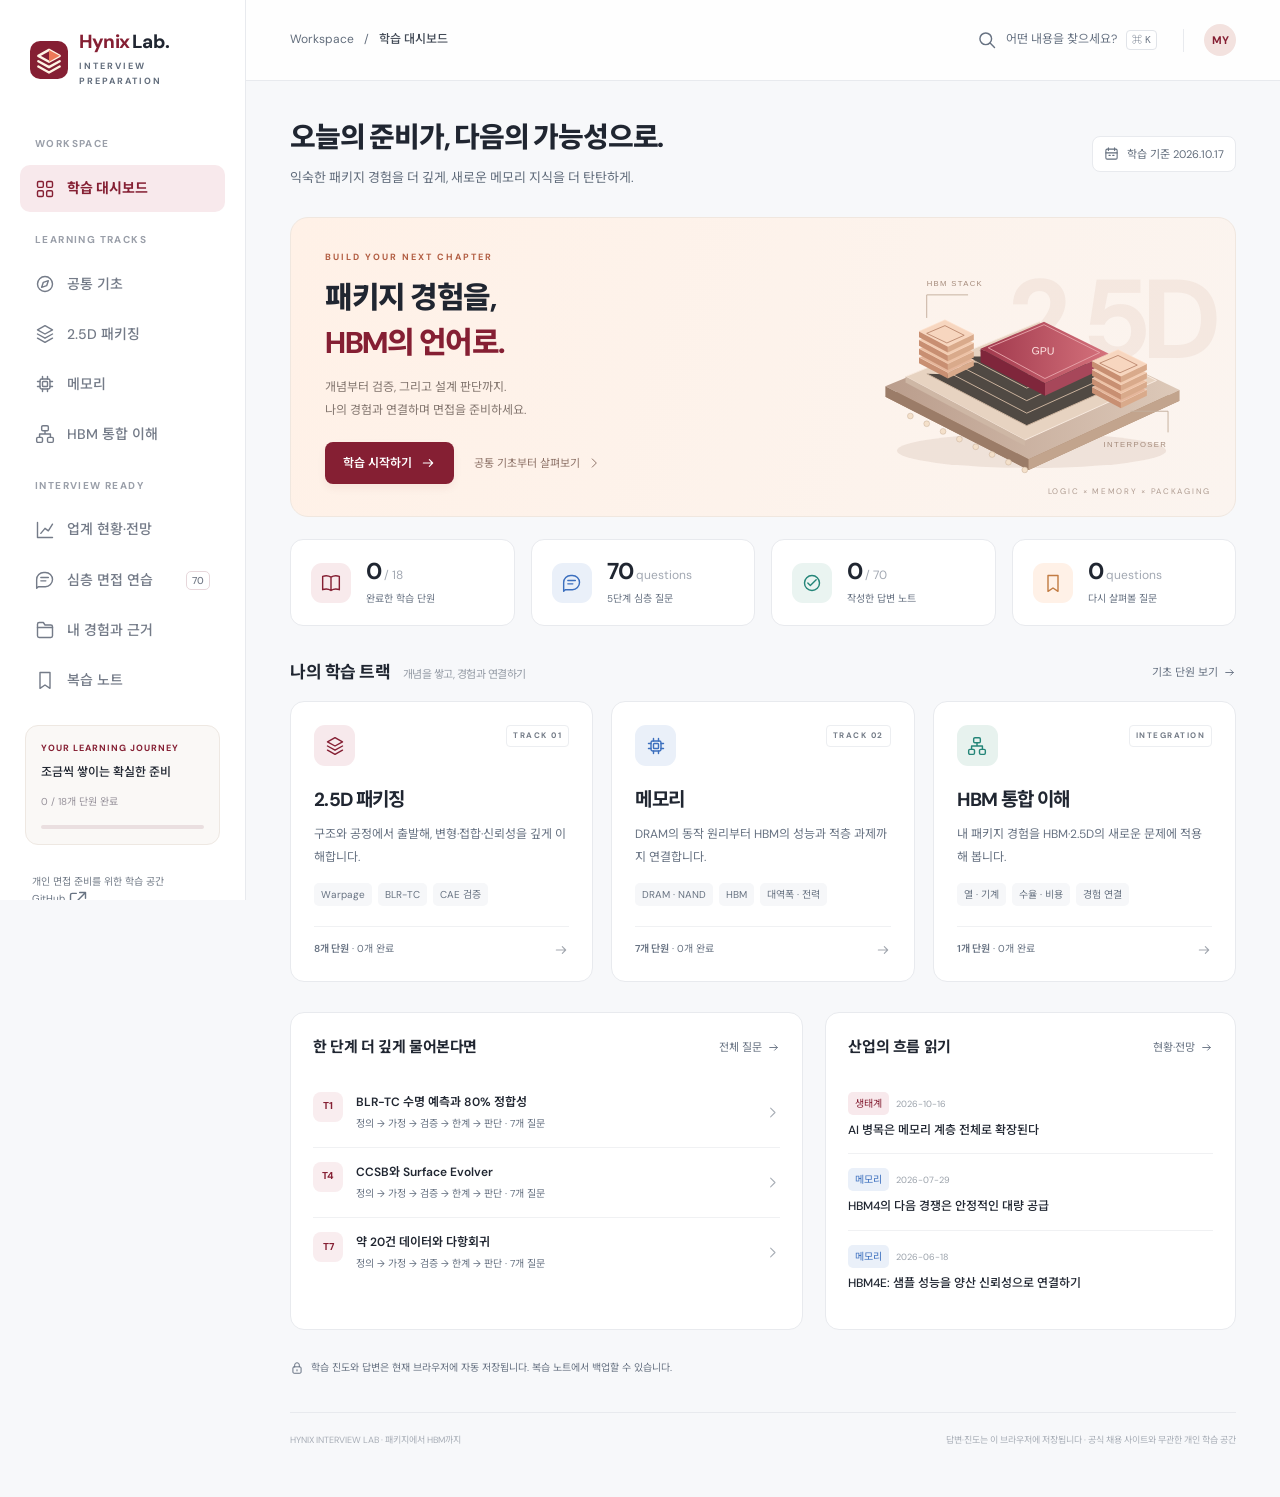
==== hynix-interview/index.html @ b71add93 "Add Hynix interview learning lab with lessons and deep practice" ====
<!doctype html>
<html lang="ko">
<head>
  <meta charset="utf-8">
  <meta name="viewport" content="width=device-width, initial-scale=1">
  <meta name="theme-color" content="#851f33">
  <meta name="description" content="2.5D 패키징과 메모리의 기초부터 HBM, 패키지 CAE 심층 면접까지. 개념 학습, 70개 꼬리질문, 개인 답변 노트를 한 공간에서 준비하세요.">
  <title>Hynix Interview Lab · 패키지에서 HBM까지</title>
  <link rel="icon" type="image/svg+xml" href="./assets/favicon.svg">
  <link rel="stylesheet" href="./assets/style.css">
  <script defer src="./content/packaging.js"></script>
  <script defer src="./content/memory.js"></script>
  <script defer src="./content/questions.js"></script>
  <script defer src="./content/industry.js"></script>
  <script defer src="./assets/app.js"></script>
</head>
<body>
  <a class="skip-link" href="#main">본문으로 바로가기</a>
  <div id="app"><div class="initial-loading">학습 공간을 준비하고 있습니다.</div></div>
  <dialog id="search-dialog" aria-labelledby="search-title">
    <div class="search-heading"><strong id="search-title">학습 내용 검색</strong><button class="icon-button" id="close-search" aria-label="검색 닫기">✕</button></div>
    <label class="search-input-wrap"><span aria-hidden="true">⌕</span><input id="search-input" type="search" aria-label="개념, 단원, 면접 질문 검색" placeholder="개념, 단원, 면접 질문 검색" autocomplete="off"></label>
    <div id="search-results" class="search-results"></div>
    <p class="search-hint">Esc 닫기 · 검색 결과를 선택하면 해당 페이지로 이동합니다.</p>
  </dialog>
  <div id="toast" class="toast" role="status" aria-live="polite"></div>
  <input hidden id="import-file" type="file" accept="application/json,.json">
</body>
</html>
---- hynix-interview/assets/style.css ----
@import url('https://fonts.googleapis.com/css2?family=DM+Sans:wght@400;500;600;700&family=Noto+Sans+KR:wght@400;500;600;700;800&display=swap');
:root{--bg:#f7f8fa;--paper:#fff;--ink:#202631;--muted:#747b87;--line:#e8eaee;--wine:#851f33;--wine-dark:#541725;--accent:#ed7653;--pale:#fff1e8;--green:#248578;--blue:#3c6fbe;--radius:18px;--shadow:0 10px 35px rgba(28,39,57,.035);font-family:'DM Sans','Noto Sans KR',sans-serif;color:var(--ink);font-size:14px;line-height:1.65;font-synthesis:none}
*{box-sizing:border-box}body{margin:0;background:var(--bg)}button,input,textarea,select{font:inherit}button,a,input,textarea,select{-webkit-tap-highlight-color:transparent}button{cursor:pointer}a{color:inherit;text-decoration:none}button{color:inherit}button:disabled{cursor:default;opacity:.45}button:focus-visible,a:focus-visible,input:focus-visible,textarea:focus-visible,select:focus-visible,summary:focus-visible{outline:3px solid #e89e73;outline-offset:4px}button svg,a svg{flex:none}svg{max-width:100%}h1,h2,h3,h4,p{margin:0}button{background:none;border:0}ul,ol{padding-left:22px}p+p{margin-top:12px}.icon{width:20px;height:20px;stroke-width:1.7;fill:none;stroke:currentColor;stroke-linecap:round;stroke-linejoin:round;vertical-align:middle}.skip-link{position:fixed;top:-100px;left:20px;background:var(--wine);color:white;z-index:100;padding:12px 20px}.skip-link:focus{top:10px}.initial-loading{padding:60px;color:var(--muted)}
.sidebar{position:fixed;inset:0 auto 0 0;width:246px;background:var(--paper);border-right:1px solid var(--line);display:flex;flex-direction:column;padding:31px 20px 22px;z-index:30}.brand{display:flex;align-items:center;gap:11px;padding:0 10px 31px}.brand img{width:38px;height:38px}.brand-name{font-size:19px;font-weight:800;letter-spacing:-.8px;line-height:1.2}.brand-name span{color:var(--wine)}.brand-sub{font-size:9px;color:var(--muted);letter-spacing:2px;margin-top:5px;font-weight:700}.nav-label{font-size:10px;font-weight:700;letter-spacing:1.4px;color:#9a9fa9;padding:17px 15px 9px}.nav-link{display:flex;align-items:center;gap:12px;padding:12px 15px;border-radius:10px;margin:3px 0;color:#747b88;font-weight:500;transition:background .15s,color .15s}.nav-link:hover{background:#f7f5f5;color:var(--wine)}.nav-link.active{background:#f8e9ec;color:var(--wine);font-weight:700}.nav-link .nav-count{font-size:10px;margin-left:auto;border:1px solid #e7d7db;border-radius:5px;padding:0 5px;line-height:1.7}.sidebar-bottom{margin-top:auto}.sidebar-note{background:#faf8f6;border:1px solid #eee8e2;border-radius:13px;padding:15px;margin:18px 5px}.sidebar-note .eyebrow{font-size:9px;letter-spacing:1px;color:var(--wine)}.sidebar-note p{font-size:12px;font-weight:500;margin:7px 0}.mini-progress{height:4px;border-radius:4px;background:#eadfe0;overflow:hidden;margin-top:12px}.mini-progress span{display:block;height:100%;background:var(--wine);transition:width .3s}.sidebar-footer{font-size:10px;color:#999fa8;padding:10px 12px 0;line-height:1.7}.sidebar-footer a{color:#777f8d}.main-shell{margin-left:246px}.topbar{height:81px;display:flex;align-items:center;justify-content:space-between;padding:0 44px;background:rgba(255,255,255,.85);border-bottom:1px solid var(--line);gap:18px}.breadcrumb{font-size:12px;color:var(--muted);display:flex;gap:10px;align-items:center}.breadcrumb strong{font-weight:500;color:#424a56}.top-actions{display:flex;gap:20px;align-items:center}.search-trigger{display:flex;align-items:center;gap:9px;font-size:12px;color:#9298a1}.search-trigger kbd{font-family:inherit;border:1px solid #e1e4e9;font-size:10px;line-height:1.6;border-radius:4px;padding:1px 5px;background:#fff}.avatar{width:32px;height:32px;border-radius:50%;background:#f3e2df;color:var(--wine);display:grid;place-items:center;font-size:11px;font-weight:700}.top-divider{width:1px;height:23px;background:var(--line)}.menu-button{display:none}.icon-button{width:34px;height:34px;display:inline-grid;place-items:center;border-radius:7px}.icon-button:hover{background:#f1f2f4}.content{max-width:1390px;margin:auto;padding:36px 44px 50px}.page-heading{display:flex;align-items:center;justify-content:space-between;gap:16px;margin-bottom:26px}.eyebrow{font-size:10px;font-weight:700;letter-spacing:1.8px;text-transform:uppercase;color:var(--wine)}h1{font-size:28px;letter-spacing:-1.2px;font-weight:800;line-height:1.5}.page-description{font-size:13px;color:var(--muted);margin-top:7px}.date-chip{display:flex;align-items:center;gap:8px;font-size:11px;color:var(--muted);white-space:nowrap;background:#fff;border:1px solid var(--line);border-radius:8px;padding:8px 11px}.date-chip .icon{width:15px;height:15px}.btn{display:inline-flex;align-items:center;justify-content:center;gap:8px;padding:11px 17px;border-radius:8px;font-size:12px;font-weight:600;line-height:1.5;border:1px solid transparent;transition:transform .15s,background .15s;white-space:nowrap}.btn:hover{transform:translateY(-1px)}.btn .icon{width:16px;height:16px}.btn-primary{background:var(--wine);color:#fff;box-shadow:0 4px 8px #851f3310}.btn-primary:hover{background:#6c192b}.btn-secondary{background:white;border-color:var(--line);color:#545c67}.btn-plain{color:var(--wine);padding:8px 0}.btn-small{padding:7px 11px;font-size:11px}.hero{display:grid;grid-template-columns:1.25fr 1fr;background:linear-gradient(105deg,#fff1e7,#fbf4ef);border:1px solid #f0e7df;border-radius:var(--radius);min-height:272px;overflow:hidden;position:relative;margin-bottom:22px}.hero-copy{padding:32px 34px;position:relative;z-index:2}.hero .eyebrow{color:#b25e43;font-size:9px;letter-spacing:2px}.hero h2{font-size:30px;line-height:1.52;font-weight:800;letter-spacing:-1.5px;margin:10px 0 10px}.hero h2 em{font-style:normal;color:var(--wine)}.hero p{max-width:370px;font-size:12px;color:#83766f;line-height:1.9}.hero-actions{display:flex;align-items:center;gap:20px;margin-top:21px}.hero-link{font-size:11px;color:#8e7368;display:flex;align-items:center;gap:7px}.hero-link .icon{width:14px;height:14px}.hero-art{display:grid;place-items:center;position:relative;padding:10px 12px}.hero-art>svg{position:relative;z-index:1;width:100%;max-height:250px}.hero-art:before{content:'2.5D';font-size:112px;font-weight:700;letter-spacing:-5px;position:absolute;color:#eddcd180;right:20px;top:10px}.hero-art .art-caption{position:absolute;bottom:18px;right:24px;font-size:8px;letter-spacing:1.7px;color:#af9c91}.stat-grid{display:grid;grid-template-columns:repeat(4,1fr);gap:16px;margin-bottom:32px}.stat-card{border:1px solid var(--line);border-radius:13px;background:white;padding:18px 20px;display:flex;align-items:center;gap:15px}.stat-icon{width:40px;height:40px;border-radius:11px;display:grid;place-items:center;background:#f8eaec;color:var(--wine);flex:none}.stat-icon.blue{background:#eaf0f9;color:var(--blue)}.stat-icon.green{background:#eaf4f1;color:var(--green)}.stat-icon.orange{background:#fff1e7;color:#c27c43}.stat-icon .icon{width:20px;height:20px}.stat-value{font-size:23px;font-weight:700;letter-spacing:-.7px;line-height:1.2}.stat-value small{font-size:12px;font-weight:400;color:#a2a8b2;letter-spacing:0}.stat-label{font-size:10px;color:var(--muted);margin-top:5px}.section-heading{display:flex;align-items:center;justify-content:space-between;gap:12px;margin:0 0 15px}.section-heading h2{font-size:17px;font-weight:700;letter-spacing:-.5px}.section-heading .subtitle{font-size:11px;color:#969da7;margin-left:9px;font-weight:400}.text-link{display:inline-flex;align-items:center;gap:5px;color:#89909a;font-size:11px}.text-link .icon{width:13px;height:13px}.track-grid{display:grid;grid-template-columns:repeat(3,1fr);gap:18px}.track-card{background:white;border:1px solid var(--line);border-radius:14px;padding:23px;position:relative;transition:border-color .2s,transform .2s,box-shadow .2s;display:flex;flex-direction:column}.track-card:hover{border-color:#cdb2b8;transform:translateY(-3px);box-shadow:var(--shadow)}.track-top{display:flex;justify-content:space-between;align-items:start}.track-icon{width:41px;height:41px;border-radius:11px;display:grid;place-items:center;background:#f7e9ec;color:var(--wine)}.track-icon.blue{background:#eaf0f9;color:var(--blue)}.track-icon.green{background:#e7f2ee;color:var(--green)}.track-tag{font-size:8px;font-weight:700;letter-spacing:1.5px;color:#a7a9af;border:1px solid #eceef1;padding:3px 6px;border-radius:4px}.track-card h3{font-size:19px;font-weight:700;letter-spacing:-.7px;margin:18px 0 7px}.track-card>p{font-size:11px;color:var(--muted);line-height:1.9;min-height:42px}.track-tags{display:flex;gap:6px;flex-wrap:wrap;margin-top:15px}.tag{display:inline-flex;padding:3px 7px;border-radius:5px;background:#f6f7f9;color:#8c929c;font-size:9px;line-height:1.7}.tag.wine{background:#f8e9ec;color:var(--wine)}.tag.green{background:#e7f2ee;color:var(--green)}.tag.blue{background:#eaf0f9;color:var(--blue)}.track-footer{display:flex;justify-content:space-between;align-items:center;font-size:10px;color:#959ba4;border-top:1px solid #f0f1f3;margin-top:20px;padding-top:14px}.track-footer strong{font-weight:600;color:#59616d}.track-footer .icon{width:16px;height:16px;color:#a3a8b0}.lower-grid{display:grid;grid-template-columns:1.25fr 1fr;gap:22px;margin-top:30px}.panel{background:white;border:1px solid var(--line);border-radius:14px;padding:22px}.panel-heading{display:flex;justify-content:space-between;align-items:center;margin-bottom:18px}.panel-heading h2{font-size:15px;letter-spacing:-.4px}.question-preview{display:flex;gap:13px;padding:14px 0;border-top:1px solid #f0f1f3}.question-preview:first-of-type{border-top:0}.question-no{width:30px;height:30px;border-radius:8px;background:#f9edef;color:var(--wine);font-size:10px;font-weight:700;display:grid;place-items:center;flex:none}.question-preview h3{font-size:12px;font-weight:600;line-height:1.8}.question-preview p{font-size:10px;color:#969da7;margin-top:3px}.question-preview>.icon{width:15px;height:15px;margin:auto 0 auto auto;color:#a8aeb6;flex:none}.industry-mini{display:block;padding:13px 0;border-top:1px solid #f0f1f3}.industry-mini:first-of-type{border-top:0}.industry-mini h3{font-size:12px;font-weight:500;margin-top:6px}.industry-mini time{color:#9aa1aa;font-size:9px;margin-left:7px}.bottom-note{font-size:10px;color:#9ca2ab;margin-top:30px;display:flex;align-items:center;gap:7px}.bottom-note .icon{width:14px;height:14px}.back-link{display:inline-flex;align-items:center;gap:7px;font-size:11px;color:var(--muted);margin-bottom:17px}.back-link .icon{width:14px;height:14px}.track-banner{border-radius:14px;background:#f2e9ec;border:1px solid #eadde1;padding:22px 26px;display:flex;align-items:center;gap:18px;margin-bottom:24px}.track-banner.blue{background:#edf2f9;border-color:#e0e7f2}.track-banner.green{background:#ecf4f0;border-color:#dceae3}.track-banner h2{font-size:18px;letter-spacing:-.7px}.track-banner p{font-size:12px;color:var(--muted);margin-top:5px}.track-banner .track-icon{background:#fff9}.track-banner .banner-progress{margin-left:auto;min-width:100px;font-size:12px;color:var(--muted);text-align:right}.lesson-list{display:flex;flex-direction:column;gap:12px}.lesson-row{display:flex;align-items:center;gap:20px;background:#fff;border:1px solid var(--line);border-radius:12px;padding:20px 24px;transition:border-color .2s}.lesson-row:hover{border-color:#c3a4ac}.lesson-order{font-size:18px;color:#c3c7cd;font-weight:600;min-width:30px}.lesson-row h3{font-size:15px;letter-spacing:-.4px}.lesson-row p{font-size:11px;color:var(--muted);margin-top:4px}.lesson-row-meta{margin-left:auto;display:flex;align-items:center;gap:16px;white-space:nowrap;color:#a1a8b1;font-size:10px}.completed-icon{color:var(--green)}.lesson-layout{display:grid;grid-template-columns:minmax(0,1fr) 250px;gap:26px;align-items:start}.lesson-header{padding:27px 30px;background:white;border:1px solid var(--line);border-radius:15px;margin-bottom:20px}.lesson-header h1{font-size:27px;margin-top:8px}.lesson-header>p{font-size:13px;color:var(--muted);margin-top:10px;line-height:1.9}.lesson-meta{display:flex;gap:12px;align-items:center;margin-top:17px;font-size:11px;color:#929aa5}.lesson-meta .icon{width:14px;height:14px}.lesson-visual{background:linear-gradient(120deg,#faf3ee,#f8f9fb);border-radius:12px;padding:18px;margin:22px 0}.lesson-visual svg{display:block;width:100%;max-height:260px}.visual-caption{text-align:center;font-size:10px;color:#9a918b;margin-top:10px}.article-section{background:#fff;border:1px solid var(--line);border-radius:13px;padding:26px 29px;margin-bottom:16px;scroll-margin-top:20px}.article-section h2{font-size:18px;letter-spacing:-.5px;margin-bottom:13px}.article-section p,.article-section li{font-size:13px;line-height:2;color:#606976}.article-section ul{margin:13px 0 0}.article-section li+li{margin-top:7px}.formula{background:#f7f8fa;border-left:3px solid var(--wine);padding:17px 20px;margin-top:20px;border-radius:0 8px 8px 0}.formula code{font-family:'DM Sans','Noto Sans KR',sans-serif;font-size:15px;color:var(--wine);font-weight:600;white-space:pre-wrap;overflow-wrap:anywhere}.formula p{font-size:11px;margin-top:8px;line-height:1.8}.side-panel{background:#fff;border:1px solid var(--line);border-radius:13px;padding:20px;margin-bottom:15px}.lesson-aside{position:sticky;top:20px}.side-panel h3{font-size:12px;margin-bottom:12px}.side-panel ul{padding-left:16px;font-size:11px;color:var(--muted);line-height:1.9}.side-panel li+li{margin-top:7px}.outline-link{display:block;font-size:11px;padding:7px 0;color:#7f8792;border-bottom:1px solid #f4f5f7}.outline-link:last-child{border-bottom:0}.side-panel .btn{width:100%;margin-top:10px}.source-link{display:flex;gap:6px;align-items:start;font-size:10px;color:var(--blue);margin:9px 0;overflow-wrap:anywhere}.source-link .icon{width:12px;height:12px;margin-top:3px;flex:none}.quiz-options{display:grid;gap:9px;margin-top:17px}.quiz-option{display:flex;gap:10px;text-align:left;padding:13px 15px;border:1px solid var(--line);border-radius:8px;font-size:12px;line-height:1.8}.quiz-option:hover{border-color:#b39ba1}.quiz-option.selected{border-color:var(--wine);background:#fcf0f2}.quiz-option.correct{border-color:#79b4a5;background:#eef8f3}.quiz-option.wrong{border-color:#d09b9b;background:#fff1f1}.quiz-option .option-letter{color:#a2a8b0;font-size:10px;margin-top:1px;flex:none}.quiz-result{padding:15px;border-radius:8px;background:#f0f7f3;margin-top:14px;font-size:12px;line-height:1.9;color:#507265}.quiz-result.incorrect{background:#fff5ed;color:#936a45}.completion-row{display:flex;justify-content:space-between;gap:10px;margin-top:22px;flex-wrap:wrap}.filter-bar{display:flex;align-items:center;gap:7px;margin:20px 0;flex-wrap:wrap}.filter-chip{font-size:11px;border:1px solid var(--line);background:#fff;padding:7px 13px;border-radius:7px;color:#838a94}.filter-chip.active{background:var(--wine);color:#fff;border-color:var(--wine)}.filter-bar .filter-count{margin-left:auto;font-size:11px;color:#9ba2ad}.tree-grid{display:grid;grid-template-columns:repeat(2,1fr);gap:15px}.tree-card{background:#fff;border:1px solid var(--line);border-radius:12px;padding:22px;display:block;transition:border-color .2s}.tree-card:hover{border-color:#c3a2ac}.tree-card-top{display:flex;align-items:center;justify-content:space-between;margin-bottom:13px}.tree-card h3{font-size:15px;letter-spacing:-.4px;margin-bottom:8px}.tree-card p{font-size:12px;line-height:1.9;color:var(--muted)}.tree-card-foot{display:flex;justify-content:space-between;align-items:center;color:#929aa4;font-size:10px;margin-top:18px}.practice-layout{display:grid;grid-template-columns:minmax(0,1fr) 245px;gap:23px;align-items:start}.stepper{display:flex;gap:7px;margin:23px 0}.step-button{flex:1;border-bottom:3px solid #e8e9ed;padding:7px 0 10px;text-align:left;color:#a2a8b1;font-size:9px;line-height:1.6}.step-button strong{display:block;font-size:13px;color:#a2a8b1}.step-button.active{border-color:var(--wine);color:var(--wine)}.step-button.active strong{color:var(--wine)}.step-button.done{border-color:#8db5a5}.practice-question{padding:27px 29px}.practice-level{font-size:10px;letter-spacing:1px;color:var(--wine);font-weight:600}.practice-question h2{font-size:20px;line-height:1.8;letter-spacing:-.6px;margin-top:13px}.practice-question>.opening{font-size:11px;color:#969da8;margin-top:17px;padding-top:15px;border-top:1px solid var(--line)}.criteria{border-top:1px solid var(--line);margin-top:20px;padding-top:15px}.criteria summary{cursor:pointer;font-size:12px;color:var(--wine);font-weight:500}.criteria ul{font-size:12px;color:#777f8b;line-height:1.9}.notes-label{display:flex;align-items:center;justify-content:space-between;font-size:12px;font-weight:600;margin:21px 0 9px}.autosave{font-size:9px;color:#9ba2ad;font-weight:400}.note-input{width:100%;min-height:160px;resize:vertical;border:1px solid #e4e7ec;background:#fff;border-radius:9px;padding:16px;font-size:12px;line-height:1.9;color:#555f6d}.note-input::placeholder{color:#afb4bc}.practice-controls{display:flex;align-items:center;justify-content:space-between;gap:10px;margin-top:14px}.practice-controls .btn{font-size:11px}.practice-side .panel{margin-bottom:15px;padding:19px}.timer-value{font-size:40px;font-weight:500;letter-spacing:-2px;text-align:center;font-variant-numeric:tabular-nums;color:var(--wine);margin:10px 0}.timer-modes{display:flex;gap:6px;justify-content:center}.timer-mode{font-size:10px;border:1px solid var(--line);padding:4px 10px;border-radius:5px;color:#8c929b}.timer-mode.active{border-color:#d9b8c0;background:#fcf1f3;color:var(--wine)}.timer-controls{display:flex;justify-content:center;gap:8px;margin-top:14px}.score-grid{display:grid;gap:10px}.score-row{display:flex;align-items:center;justify-content:space-between;gap:8px;font-size:10px;color:#818995}.score-buttons{display:flex;gap:4px}.score-button{border:1px solid var(--line);border-radius:4px;min-width:24px;height:25px;font-size:10px}.score-button.active{background:#f7e9ed;border-color:#cba0ac;color:var(--wine)}.score-total{border-top:1px solid var(--line);padding-top:12px;margin-top:13px;display:flex;justify-content:space-between;font-size:11px;color:#8e96a1}.score-total strong{color:var(--wine)}.flag-label{font-size:10px;color:#929aa5;margin-bottom:9px}.flags{display:flex;gap:6px;flex-wrap:wrap}.flag-button{border:1px solid var(--line);font-size:9px;border-radius:5px;padding:5px 7px;color:#929aa5}.flag-button.active{background:#fff0df;border-color:#e8c59d;color:#a36f35}.evidence-intro{display:flex;align-items:center;justify-content:space-between;gap:20px;background:#fff2e9;border:1px solid #f0e1d6;border-radius:13px;padding:21px 25px;margin-bottom:22px}.evidence-intro p{font-size:12px;color:#916f59;line-height:1.9}.evidence-grid{display:grid;grid-template-columns:repeat(2,1fr);gap:17px}.evidence-card{background:#fff;border:1px solid var(--line);border-radius:13px;padding:24px}.evidence-card h2{font-size:16px;letter-spacing:-.5px;margin:8px 0}.evidence-claim{font-size:12px;color:#858d98;line-height:1.9;margin-bottom:17px}.field-label{display:block;font-size:11px;font-weight:500;margin:14px 0 6px;color:#68727f}.evidence-input{display:block;width:100%;min-height:75px;border:1px solid #e3e6ec;border-radius:7px;padding:11px 12px;font-size:11px;line-height:1.9;resize:vertical}.evidence-input::placeholder{color:#b0b6bf}.evidence-source{font-size:9px;color:#a0a7b1;margin-top:17px}.industry-grid{display:grid;grid-template-columns:repeat(2,1fr);gap:20px}.industry-card{background:#fff;border:1px solid var(--line);border-radius:14px;overflow:hidden}.industry-card-head{padding:23px 25px 18px;border-bottom:1px solid #f0f1f4}.industry-card h2{font-size:17px;line-height:1.7;letter-spacing:-.5px;margin:11px 0}.industry-card-head p{font-size:12px;color:#7f8895;line-height:1.9}.industry-card-body{padding:20px 25px}.industry-card h3{font-size:11px;margin-bottom:8px;color:#707986}.industry-card ul{font-size:11px;color:#818995;line-height:1.9;margin:0 0 17px;padding-left:17px}.industry-card li+li{margin-top:6px}.industry-question{padding:12px 14px;border-radius:7px;background:#faf3f4;font-size:11px;line-height:1.9;color:#965263;margin-top:15px}.uncertainty{font-size:10px;color:#9a8a75;line-height:1.9;padding:12px 14px;background:#fcf8f1;border-radius:7px;margin:10px 0 15px}.scenario-details{margin:17px 0;font-size:11px;color:#818995;line-height:1.9}.scenario-details summary{cursor:pointer;font-weight:500;color:#5e6876}.scenario-details dl{margin:10px 0}.scenario-details dt{font-weight:600;color:#797f89;margin-top:8px}.scenario-details dd{margin:2px 0}.industry-date{font-size:9px;color:#a0a7b0}.review-empty{padding:65px 30px;text-align:center;background:#fff;border:1px dashed #dfe3e9;border-radius:14px}.review-empty .icon{width:35px;height:35px;color:#b4bbc6;margin-bottom:15px}.review-empty h2{font-size:18px;margin-bottom:9px}.review-empty p{font-size:12px;color:var(--muted);margin-bottom:20px}.review-item{background:#fff;border:1px solid var(--line);border-radius:12px;padding:20px 23px;margin-bottom:12px}.review-item h3{font-size:13px;line-height:1.9}.review-item .flags{margin-top:11px}.data-tools{display:flex;gap:9px;align-items:center;flex-wrap:wrap;margin-top:25px}.data-tools p{width:100%;font-size:10px;color:#a0a7b1}.notification{padding:15px 20px;border:1px solid #e6e1d8;background:#fffcf4;border-radius:9px;font-size:11px;color:#9b8868;margin-bottom:20px}.page-footer{margin-top:35px;padding-top:20px;border-top:1px solid var(--line);font-size:9px;color:#a7adb6;display:flex;justify-content:space-between;gap:15px}.empty-search{font-size:12px;color:#939ba6;padding:25px;text-align:center}dialog{border:1px solid var(--line);border-radius:15px;width:min(600px,calc(100% - 30px));padding:22px;box-shadow:0 20px 100px #1f243340;color:var(--ink)}dialog::backdrop{background:#20263266;backdrop-filter:blur(3px)}.search-heading{display:flex;justify-content:space-between;align-items:center;margin-bottom:13px;font-size:14px}.search-input-wrap{display:flex;align-items:center;gap:12px;border:1px solid #dbe0e7;border-radius:8px;padding:10px 14px}.search-input-wrap>span{font-size:24px;color:#9da5af}.search-input-wrap input{border:0;outline:0;width:100%;font-size:13px;background:transparent}.search-results{max-height:380px;overflow-y:auto;margin-top:13px}.search-result{display:block;border-bottom:1px solid #f1f2f5;padding:13px 10px;border-radius:5px}.search-result:hover{background:#f8f1f3}.search-result strong{font-size:12px;font-weight:500}.search-result p{font-size:10px;color:#979eaa;margin-top:4px}.search-hint{font-size:9px;color:#a0a8b1;margin-top:15px}.toast{position:fixed;bottom:25px;left:calc(50% + 123px);transform:translate(-50%,15px);opacity:0;pointer-events:none;background:#3b2630;color:#fff;padding:11px 20px;font-size:12px;border-radius:9px;z-index:100;box-shadow:0 8px 25px #3b263025;transition:.2s;max-width:90vw;white-space:normal}.toast.visible{opacity:1;transform:translate(-50%,0)}.mobile-overlay{display:none}.storage-warning{position:fixed;bottom:0;left:246px;right:0;background:#fff0d6;color:#86623b;font-size:11px;padding:8px 20px;z-index:50}.print-only{display:none}
@media(min-width:1500px){.content{padding-top:42px}.hero{min-height:300px}.hero h2{font-size:35px}.hero-copy{padding:37px}.hero p{font-size:13px}.hero-art>svg{max-height:280px}}
@media(max-width:1200px){.sidebar{width:218px;padding-left:15px;padding-right:15px}.main-shell{margin-left:218px}.topbar{padding:0 28px}.content{padding:29px 28px 40px}.hero-copy{padding:27px}.hero h2{font-size:28px}.stat-card{padding:16px 15px;gap:10px}.stat-grid{gap:11px}.track-card{padding:19px}.lesson-layout{grid-template-columns:minmax(0,1fr) 215px;gap:19px}.practice-layout{grid-template-columns:minmax(0,1fr) 225px;gap:18px}.toast{left:calc(50% + 109px)}.storage-warning{left:218px}}
@media(max-width:1000px){.sidebar{width:192px;padding:24px 11px}.brand{padding:0 8px 23px;gap:8px}.brand-name{font-size:17px}.brand img{width:33px;height:33px}.brand-sub{font-size:8px}.nav-link{padding:11px;gap:9px;font-size:12px}.main-shell{margin-left:192px}.content{padding:28px 23px}.topbar{padding:0 23px}.hero{grid-template-columns:1.3fr 1fr}.hero-copy{padding:25px}.hero h2{font-size:26px}.hero p{font-size:11px}.hero-actions{gap:13px}.hero-art:before{font-size:90px}.stat-grid{grid-template-columns:repeat(2,1fr);margin-bottom:26px}.track-grid{gap:12px}.track-card{padding:17px}.track-card h3{font-size:17px}.track-card>p{font-size:10px}.track-tags{gap:4px}.lower-grid{grid-template-columns:1fr}.lesson-layout{grid-template-columns:1fr}.lesson-aside{position:static;display:grid;grid-template-columns:1fr 1fr;gap:15px}.lesson-aside .side-panel{margin-bottom:0}.practice-layout{grid-template-columns:1fr}.practice-side{display:grid;grid-template-columns:1fr 1fr;gap:15px}.practice-side .panel{margin-bottom:0}.practice-side .panel:last-child{grid-column:1/-1}.industry-card-head,.industry-card-body{padding:20px}.toast{left:calc(50% + 96px)}.storage-warning{left:192px}}
@media(max-width:760px){.sidebar{transform:translateX(-100%);transition:transform .2s;width:240px;padding:28px 18px}.sidebar.open{transform:translateX(0)}.main-shell{margin-left:0}.topbar{height:65px;padding:0 20px;gap:12px;position:sticky;top:0;z-index:20;backdrop-filter:blur(12px)}.menu-button{display:inline-grid;place-items:center;flex:none;width:28px;height:30px}.breadcrumb{margin-right:auto;font-size:10px;gap:7px}.breadcrumb .home-crumb{display:none}.top-actions{gap:12px}.search-trigger span,.search-trigger kbd,.top-divider{display:none}.avatar{width:28px;height:28px;font-size:9px}.content{padding:24px 20px 35px}.page-heading{align-items:start;margin-bottom:20px}h1{font-size:25px}.date-chip{font-size:9px;padding:7px 9px;margin-top:6px}.date-chip .icon{width:12px;height:12px}.hero{grid-template-columns:1fr 0.85fr;min-height:250px;margin-bottom:16px}.hero-copy{padding:25px 0 25px 25px}.hero h2{font-size:26px}.hero .eyebrow{font-size:8px}.hero p{font-size:10px}.hero-actions{flex-wrap:wrap;gap:10px;margin-top:17px}.hero .btn{font-size:11px;padding:10px 13px}.hero-link{font-size:9px}.hero-art{padding:0}.hero-art>svg{width:118%;max-width:none;margin-left:-10px}.hero-art:before{font-size:75px;right:8px;top:20px}.hero-art .art-caption{font-size:6px;right:13px}.track-grid{grid-template-columns:1fr}.track-card{padding:21px}.track-card h3{font-size:21px;margin-top:10px}.track-card>p{font-size:12px;min-height:0}.track-tags{margin-top:12px}.track-top{align-items:center}.track-card .track-icon{width:37px;height:37px}.track-footer{margin-top:17px;padding-top:12px}.track-tag{font-size:9px}.tag{font-size:10px}.lower-grid{margin-top:24px;gap:18px}.section-heading .subtitle{font-size:9px}.panel{padding:20px}.stat-grid{gap:10px;margin-bottom:26px}.stat-card{padding:15px;gap:11px}.stat-icon{width:34px;height:34px;border-radius:9px}.stat-icon .icon{width:17px;height:17px}.stat-value{font-size:22px}.stat-label{font-size:9px}.mobile-overlay.visible{display:block;position:fixed;inset:0;background:#1c223344;backdrop-filter:blur(2px);z-index:25}.lesson-header{padding:23px}.lesson-header h1{font-size:24px}.article-section{padding:23px}.article-section p,.article-section li{font-size:12px}.lesson-row{padding:17px;gap:13px}.lesson-row h3{font-size:13px}.lesson-row p{font-size:10px}.lesson-order{font-size:16px;min-width:23px}.lesson-row-meta{gap:8px}.lesson-row-meta .duration{display:none}.track-banner{padding:19px;gap:12px}.track-banner h2{font-size:16px}.track-banner p{font-size:10px}.banner-progress{min-width:60px!important;font-size:10px!important}.tree-grid,.industry-grid,.evidence-grid{grid-template-columns:1fr}.tree-card{padding:21px}.practice-question{padding:23px}.practice-question h2{font-size:19px}.stepper{gap:5px}.step-button{font-size:8px}.step-button strong{font-size:12px}.practice-controls{gap:7px;flex-wrap:wrap}.practice-controls .btn{font-size:10px;padding:9px 12px}.practice-side{grid-template-columns:1fr 1fr;gap:12px}.practice-side .panel{padding:16px}.score-row{font-size:9px}.score-button{min-width:22px;height:23px}.lesson-aside{gap:12px}.evidence-intro{padding:18px;align-items:start;flex-direction:column;gap:12px}.evidence-intro p{font-size:11px}.page-footer{font-size:8px}.toast{left:50%}.storage-warning{left:0}.bottom-note{font-size:9px}.filter-bar .filter-count{font-size:10px}.quiz-option{font-size:11px}}
@media(max-width:420px){.content{padding-left:16px;padding-right:16px}.hero{grid-template-columns:1fr}.hero-copy{padding:25px;max-width:95%}.hero h2{font-size:29px}.hero p{font-size:11px;max-width:250px}.hero-art{position:absolute;right:-24px;bottom:7px;width:43%;opacity:.42;pointer-events:none}.hero-art:before,.hero-art .art-caption{display:none}.hero-actions{position:relative;z-index:3}.hero-link{display:none}.date-chip{display:none}.lesson-aside,.practice-side{grid-template-columns:1fr}.practice-side .panel:last-child{grid-column:auto}.stat-card{padding:13px 11px;gap:8px}.stat-value{font-size:20px}.stat-icon{width:30px;height:30px}.page-heading .btn{font-size:10px;padding:9px}.track-banner .banner-progress{display:none}.practice-question h2{font-size:17px}.step-button{font-size:7px}.step-button strong{font-size:11px}.page-footer{flex-direction:column;gap:5px}}
@media(prefers-reduced-motion:reduce){*{animation:none!important;transition:none!important;scroll-behavior:auto!important}}
:root{--muted:#626d7c}.sidebar{overflow-y:auto}.sidebar .brand,.sidebar nav,.sidebar-bottom{flex-shrink:0}.track-card>p,.track-footer,.track-footer strong,.stat-label,.question-preview p,.text-link,.lesson-row p,.lesson-meta,.outline-link,.evidence-claim,.score-row,.flag-label,.industry-card-head p,.industry-card ul,.industry-date,.search-trigger,.search-hint,.lesson-row-meta,.bottom-note,.autosave{color:#677282}.track-card>p{font-size:12px}.tag{color:#687382;font-size:10px}.step-button,.step-button strong{color:#687382}.step-button{font-size:10px}.evidence-input,.quiz-option{font-size:12px}.evidence-input::placeholder,.note-input::placeholder{color:#767f8b}.industry-card ul,.industry-question{font-size:12px}.track-card .track-tag{color:#737b87}.sidebar-footer{color:#727b87}.sidebar-footer a{color:#687382}.filter-count,.filter-bar .filter-count{color:#737d8b}.step-button.active,.step-button.active strong{color:var(--wine)}.step-button.done{color:#456f60}.source-link{font-size:11px}.search-result p{color:#737d8a}.page-description{line-height:1.9}.practice-level{font-size:11px}.practice-question>.opening{color:#687382}.score-total{color:#737d8b}.flag-button{color:#687382}.quiz-option .option-letter{color:#6a7583}
@media(max-width:760px){.track-card>p{font-size:12px}.step-button{font-size:9px}.step-button strong{font-size:12px}.lesson-row p{font-size:11px}.industry-date{font-size:10px}.stat-label{font-size:10px}.evidence-input,.quiz-option{font-size:12px}}
@media print{.sidebar,.topbar,.btn,.data-tools,.practice-controls,.page-footer,.toast{display:none!important}.main-shell{margin:0}.content{padding:0}.article-section,.panel,.lesson-header{break-inside:avoid;box-shadow:none}.lesson-layout{display:block}.lesson-aside{display:none}body{background:#fff}.print-only{display:block}}
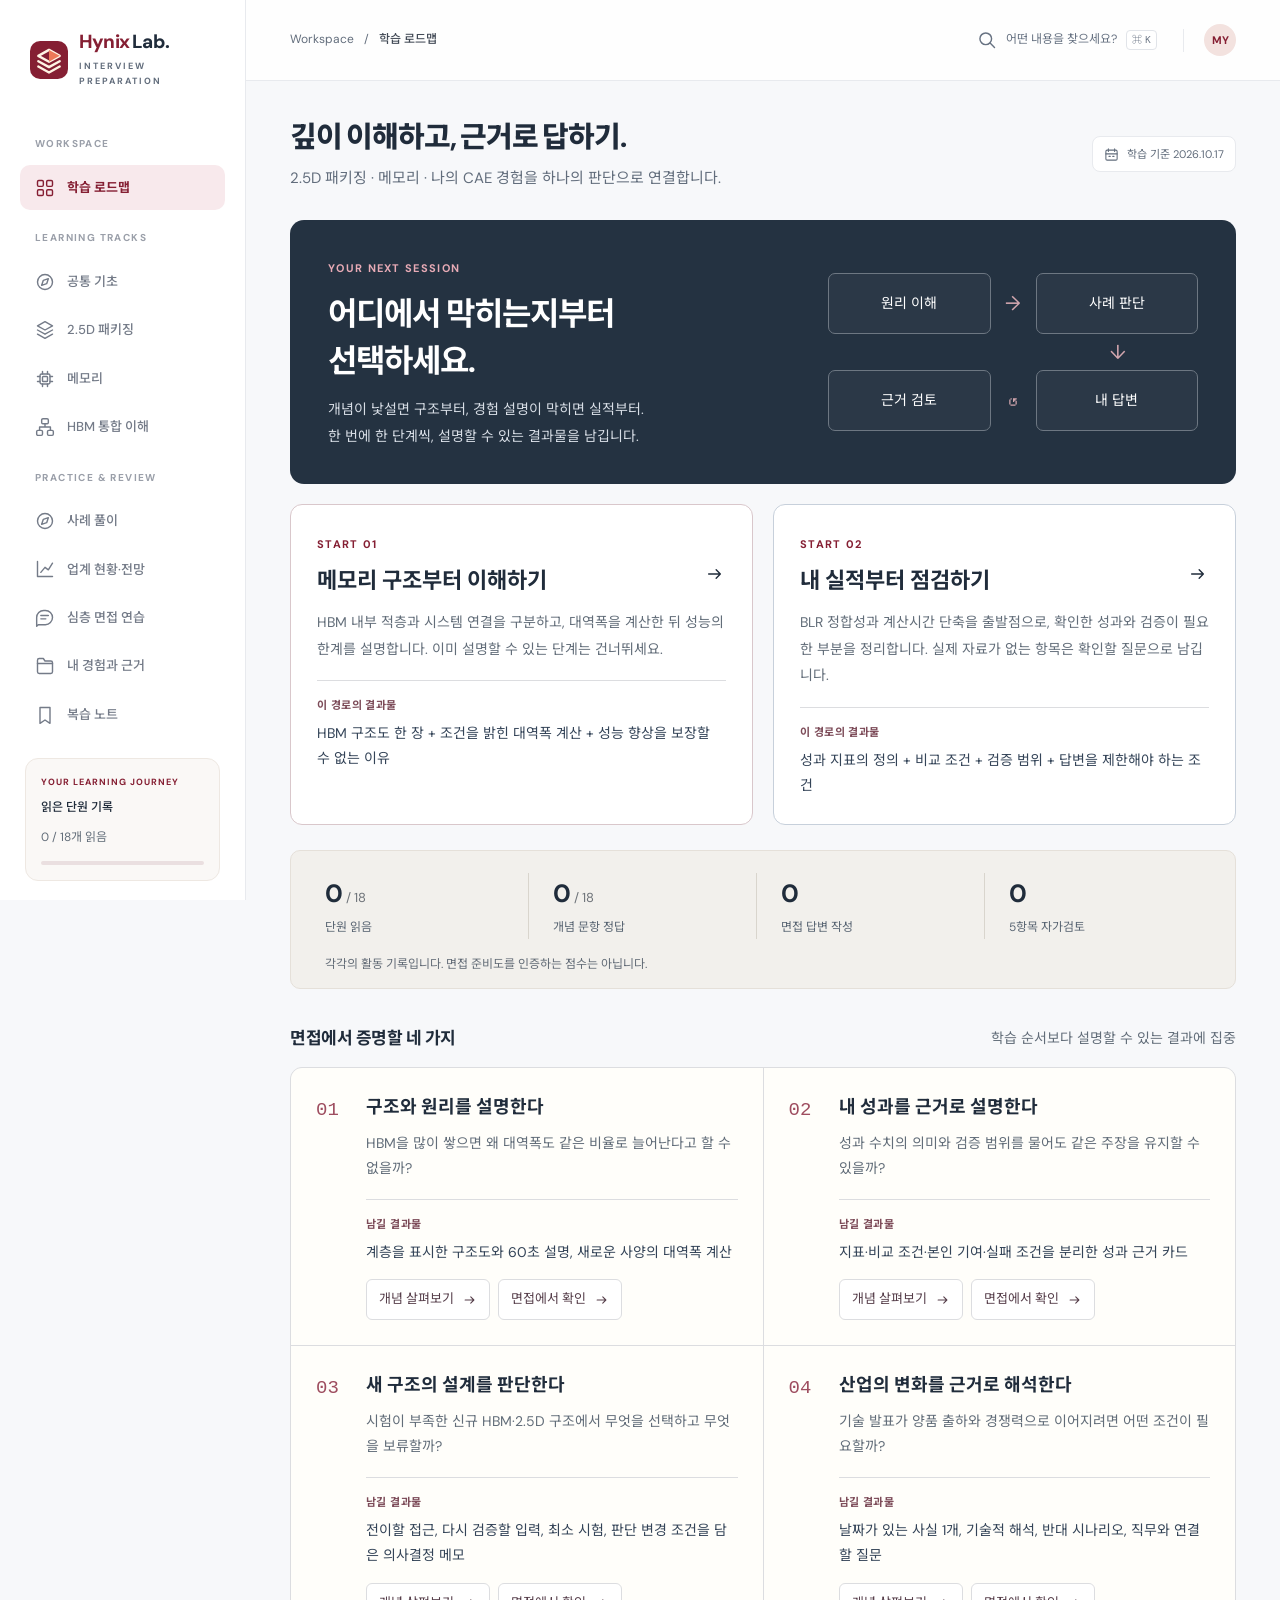
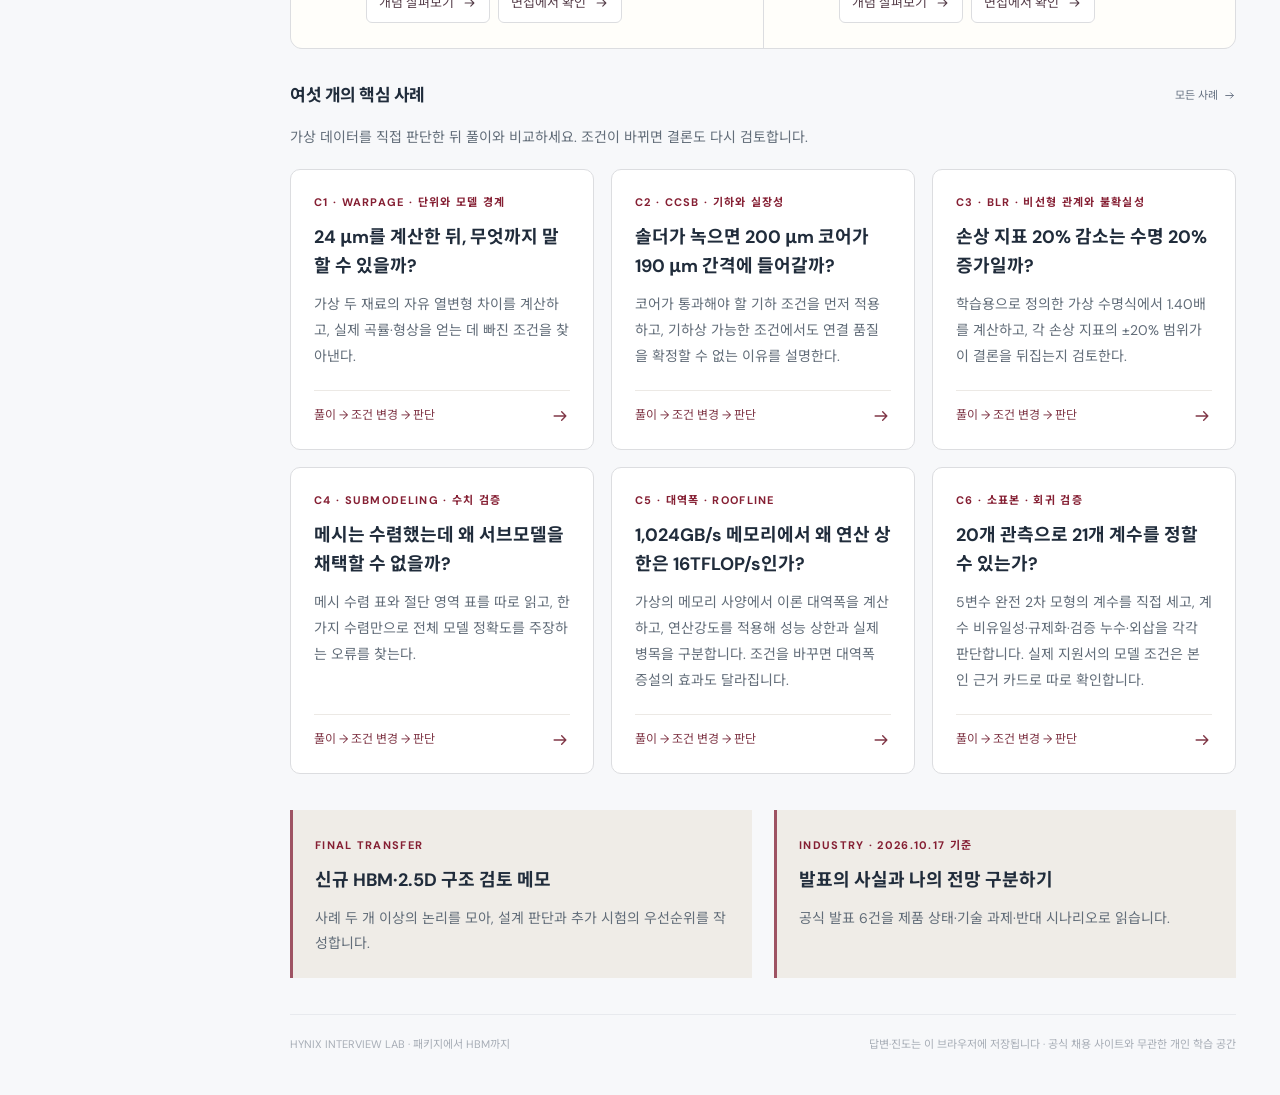
==== commit c68213a4: "Rebuild interview learning flow with worked cases and conditional coaching" ====
--- a/hynix-interview/index.html
+++ b/hynix-interview/index.html
@@ -4,14 +4,21 @@
   <meta charset="utf-8">
   <meta name="viewport" content="width=device-width, initial-scale=1">
   <meta name="theme-color" content="#851f33">
-  <meta name="description" content="2.5D 패키징과 메모리의 기초부터 HBM, 패키지 CAE 심층 면접까지. 개념 학습, 70개 꼬리질문, 개인 답변 노트를 한 공간에서 준비하세요.">
+  <meta name="description" content="2.5D 패키징과 메모리의 기초부터 HBM, 패키지 CAE 심층 면접까지. 개념 학습, 여섯 가지 진단 사례, 조건별 심층 질문과 개인 답변 노트를 연결해 준비하세요.">
   <title>Hynix Interview Lab · 패키지에서 HBM까지</title>
   <link rel="icon" type="image/svg+xml" href="./assets/favicon.svg">
   <link rel="stylesheet" href="./assets/style.css">
+  <link rel="stylesheet" href="./assets/workspace-v2.css">
   <script defer src="./content/packaging.js"></script>
   <script defer src="./content/memory.js"></script>
   <script defer src="./content/questions.js"></script>
   <script defer src="./content/industry.js"></script>
+  <script defer src="./content/curriculum.js"></script>
+  <script defer src="./content/coaching.js"></script>
+  <script defer src="./content/cases-packaging.js"></script>
+  <script defer src="./content/cases-analysis.js"></script>
+  <script defer src="./assets/technical-diagrams.js"></script>
+  <script defer src="./assets/workspace-v2.js"></script>
   <script defer src="./assets/app.js"></script>
 </head>
 <body>
--- a/hynix-interview/assets/workspace-v2.css
+++ b/hynix-interview/assets/workspace-v2.css
@@ -0,0 +1,11 @@
+/* A readable workbook with explicit outcomes and practice loops. */
+:root{--v2-ink:#202c3b;--v2-muted:#626d79;--v2-border:#dcdde0;--v2-paper:#fffefa;--v2-wine:#851f33}
+body{font-size:15px;color:var(--v2-ink)}
+.content{max-width:1440px;padding-bottom:40px}.page-description{font-size:15px;line-height:1.8}.page-heading h1{font-size:29px;line-height:1.4}.page-heading{margin-bottom:28px}.eyebrow{font-size:11px;letter-spacing:1.3px;line-height:1.8}.sidebar .nav-label{font-size:10px}.sidebar .nav-link{font-size:13px}.sidebar-note span{font-size:12px!important;color:#626d79!important}.page-footer{font-size:11px;line-height:1.8}.v2-muted{color:var(--v2-muted);font-size:14px;line-height:1.8}.v2-section{margin:32px 0}.v2-section>h2{font-size:22px;line-height:1.5;margin:9px 0 15px}.v2-section>p{line-height:1.9}.v2-links{display:flex;gap:8px;flex-wrap:wrap;margin-top:14px}.v2-chip{display:inline-flex;align-items:center;gap:8px;border:1px solid var(--v2-border);border-radius:6px;padding:9px 12px;font-size:13px;line-height:1.6;color:#563e4a;background:#fff}.v2-chip .icon{width:15px;min-width:15px}.v2-chip:hover{border-color:#ae7683;background:#faf1f2}.v2-intro{background:#243241;color:#fff;border-radius:14px;padding:35px 38px;display:grid;grid-template-columns:1fr 1fr;gap:32px;align-items:center}.v2-intro .eyebrow{color:#e8abb6}.v2-intro h2{font-size:32px;line-height:1.45;letter-spacing:-1px;margin:12px 0}.v2-intro p{font-size:14px;line-height:1.9;color:#d8dee6;margin:0}.v2-flow{display:grid;grid-template-columns:1fr 25px 1fr;gap:14px 10px;align-items:center;text-align:center;font-size:14px;max-width:370px;justify-self:end;width:100%}.v2-flow span{padding:18px 8px;border:1px solid #6d7782;border-radius:7px;background:#ffffff08}.v2-flow b{font-size:20px;font-weight:400;color:#d2a6ae}.v2-flow span:nth-of-type(3){grid-column:3;grid-row:2}.v2-flow b:nth-of-type(2){grid-column:3;grid-row:1;transform:translateY(45px) rotate(90deg)}.v2-flow b:nth-of-type(3){grid-column:2;grid-row:2}.v2-flow span:nth-of-type(4){grid-column:1;grid-row:2}.v2-path-grid{display:grid;grid-template-columns:1fr 1fr;gap:20px;margin-top:20px}.v2-path-card{border:1px solid #d9c7cb;background:#fff;border-radius:12px;padding:26px;transition:transform .15s,border-color .15s}.v2-path-card:hover{transform:translateY(-2px);border-color:#9b344b}.v2-path-card:nth-child(2){border-color:#c7d0db}.v2-path-card h2{font-size:22px;line-height:1.5;display:flex;justify-content:space-between;gap:10px;margin:8px 0 12px}.v2-path-card h2 .icon{min-width:23px}.v2-path-card p{font-size:14px;line-height:1.9;color:var(--v2-muted)}.v2-output{margin-top:18px;padding-top:15px;border-top:1px solid var(--v2-border);font-size:14px;line-height:1.8;color:#344458}.v2-output>span{display:block;font-size:11px;font-weight:700;letter-spacing:.4px;color:#7d4c59;margin-bottom:5px}.v2-progress{display:grid;grid-template-columns:repeat(4,1fr);margin:25px 0 35px;background:#f2f0ec;border:1px solid #e5e0d9;border-radius:10px;padding:22px 22px 14px;gap:12px}.v2-progress>div{padding-left:12px;border-right:1px solid #d9d5cd}.v2-progress>div:nth-child(4){border:0}.v2-progress strong{display:block;font-size:25px}.v2-progress strong small{font-size:13px;color:#6d7278;font-weight:400}.v2-progress span{font-size:12px;color:#586472}.v2-progress>p{grid-column:1/-1;font-size:12px;line-height:1.6;color:#626b76;margin:4px 0 0;padding-left:12px}.v2-missions{display:grid;grid-template-columns:1fr 1fr;gap:1px;background:var(--v2-border);border:1px solid var(--v2-border);border-radius:12px;overflow:hidden}.v2-mission{display:grid;grid-template-columns:35px 1fr;gap:15px;padding:25px;background:var(--v2-paper)}.v2-number{font-family:ui-monospace,monospace;color:#9e4d5f;font-size:19px;line-height:1.8}.v2-mission h3{font-size:18px;line-height:1.6;margin-bottom:9px}.v2-mission p{font-size:14px;color:var(--v2-muted);line-height:1.8}.v2-case-grid{display:grid;grid-template-columns:repeat(3,minmax(0,1fr));gap:17px;margin-top:18px}.v2-case-card{background:#fff;border:1px solid var(--v2-border);border-radius:10px;padding:23px;display:flex;flex-direction:column}.v2-case-card:hover{border-color:#a74d61;box-shadow:0 6px 20px #33333307}.v2-case-card h3{font-size:18px;line-height:1.65;margin:10px 0}.v2-case-card p{font-size:14px;line-height:1.85;color:var(--v2-muted);flex:1}.v2-card-foot{border-top:1px solid #ece9e5;padding-top:15px;margin-top:20px;font-size:12px;display:flex;justify-content:space-between;align-items:center;color:#803747}.v2-final-row{display:grid;grid-template-columns:1fr 1fr;gap:22px;margin:36px 0}.v2-final-row>a{border-left:3px solid #9e5363;background:#efece7;padding:22px}.v2-final-row h3{font-size:18px;margin:10px 0}.v2-final-row p{font-size:14px;color:var(--v2-muted);line-height:1.8}.v2-goal{background:#f4f1ed;padding:24px 26px;border:1px solid #e4ddd5;border-radius:9px;margin:24px 0;line-height:1.9;font-size:15px}.v2-goal h2{font-size:21px;line-height:1.7;margin:8px 0}.v2-goal p{font-size:14px;color:var(--v2-muted)}.v2-goal ul{padding-left:22px;margin:8px 0 15px}.v2-path-steps{list-style:none;padding:0;margin:30px 0;max-width:850px}.v2-path-steps>li{display:grid;grid-template-columns:45px 1fr;gap:20px;padding:24px 0;border-bottom:1px solid var(--v2-border)}.v2-path-steps h2{font-size:22px;margin:6px 0}.v2-path-steps p{font-size:15px;line-height:1.8;color:var(--v2-muted);margin-bottom:15px}.v2-case-layout{display:grid;grid-template-columns:minmax(0,1fr) 230px;gap:38px;align-items:start}.v2-workbook{min-width:0;max-width:820px}.v2-workbook h1{font-size:32px;line-height:1.5;letter-spacing:-.9px;margin:12px 0 16px}.v2-workbook p,.v2-workbook li{font-size:16px;line-height:1.95}.v2-workbook .v2-lead{font-size:18px;color:#58687a}.v2-workbook .v2-muted{font-size:14px}.v2-case-rail{position:sticky;top:100px;border-top:2px solid #344455;padding-top:18px;line-height:1.9;font-size:13px;color:#5b6674}.v2-case-rail h3{font-size:18px;color:#344455;margin:6px 0 12px}.v2-case-rail ol{padding-left:20px;margin:18px 0}.v2-case-rail .v2-chip{font-size:12px}.v2-table-wrap{overflow:auto;border:1px solid #d6dce3;border-radius:8px;margin:20px 0;max-width:100%}.v2-table{width:100%;border-collapse:collapse;font-size:14px;line-height:1.8;text-align:left;min-width:440px}.v2-table th,.v2-table td{padding:13px 16px;border-bottom:1px solid #e3e5e9;vertical-align:top}.v2-table thead{background:#eaf0f5;color:#344455}.v2-table th{font-weight:650}.v2-table tbody th{background:#f8f9fa;min-width:90px}.v2-table tr:last-child>*{border-bottom:0}.v2-details{border:1px solid #dcdfe3;border-radius:8px;background:#fff;margin:14px 0;overflow:hidden;line-height:1.85;font-size:15px}.v2-details>summary{cursor:pointer;padding:16px 19px;font-weight:600;color:#344455}.v2-details[open]>summary{border-bottom:1px solid #e5e7ea;background:#fafbfc}.v2-details>ul,.v2-details>ol{padding:8px 25px 12px 42px}.v2-details>.v2-links{padding:0 18px 18px}.v2-solution-body,.v2-coaching-body{padding:8px 23px 22px}.v2-solution-body section{padding:18px 0;border-bottom:1px solid #e3e5e8}.v2-solution-body h3{font-size:18px;margin:0 0 12px;line-height:1.7;display:flex;align-items:baseline;gap:12px}.v2-solution-body h3>span{font:14px ui-monospace,monospace;color:#974252}.v2-solution-body p{margin:10px 0}.formula{padding:19px;overflow:auto;margin:20px 0}.formula code{white-space:normal;word-break:break-word;font-size:16px;line-height:1.8}.v2-conclusion{background:#edf3ef;border-left:3px solid #577b63;padding:18px 21px;margin:24px 0 15px;line-height:1.8}.v2-conclusion p{margin-bottom:0}.v2-caution{font-size:14px!important;color:#765943!important;line-height:1.9!important;background:#f7f2e9;padding:17px 20px;border-radius:7px;margin:18px 0!important}.v2-field{display:block;font-size:15px;font-weight:650;margin:22px 0 10px;line-height:1.7}.v2-field>span{font-size:11px;font-weight:400;color:#6d7580;display:block;margin-top:3px}.v2-note{font-size:15px;line-height:1.9;min-height:145px;padding:18px}.v2-selected{border-color:#8d3147!important;background:#f8eaee!important}.quiz-option{font-size:15px;line-height:1.8;align-items:flex-start}.option-letter{flex-shrink:0}.v2-feedback{margin-top:18px;border-radius:8px;padding:20px;line-height:1.9;border:1px solid #d7dfe2}.v2-feedback p{font-size:15px;margin-top:8px}.v2-feedback.is-correct{background:#eef5f0;border-color:#b3c8b7}.v2-feedback.is-revise{background:#f9f0e9;border-color:#d4ba9e}.v2-branch-buttons{display:grid;grid-template-columns:1fr 1fr;gap:12px;margin:20px 0}.v2-branch-button{font:inherit;font-size:14px;line-height:1.8;text-align:left;padding:18px;border:1px solid #cbd4de;border-radius:8px;color:#344455;background:#fff;cursor:pointer}.v2-branch-button.active{background:#e9eff5;border-color:#50677d}.v2-branch-result{background:#f0f3f7;padding:21px 24px;border-radius:8px}.v2-branch-result h3{font-size:14px;color:#445e77;margin:10px 0 5px}.v2-branch-result p{font-size:15px}.v2-sources{border-top:1px solid var(--v2-border);padding-top:26px;margin-top:32px}.v2-sources h2{font-size:18px}.v2-sources p{font-size:13px;color:var(--v2-muted)}.source-link{font-size:12px;line-height:1.7;overflow-wrap:anywhere}.v2-lesson .lesson-layout{grid-template-columns:minmax(0,1fr) 205px;gap:30px}.lesson-header h1{font-size:30px;line-height:1.5}.lesson-header>p{font-size:16px;line-height:1.9}.lesson-meta{font-size:12px}.v2-lesson-brief{background:#f2f0ed;border:1px solid #ded8d1;border-radius:10px;padding:24px;margin:22px 0}.v2-lesson-brief h2{font-size:21px;line-height:1.7;margin:8px 0}.v2-prereqs{display:flex;align-items:center;gap:8px;flex-wrap:wrap;margin-top:18px}.v2-prereqs strong{font-size:12px;font-weight:600;width:100%}.v2-prereqs .v2-chip{font-size:12px}.v2-toc{margin-top:20px;border-top:1px solid #d8d7d4;padding-top:12px;display:flex;flex-direction:column;align-items:flex-start;gap:8px}.v2-toc button{font:inherit;font-size:13px;text-align:left;border:0;background:transparent;color:#4b5768;cursor:pointer;padding:4px 0}.v2-toc button:hover{color:#851f33;text-decoration:underline}.v2-lesson .lesson-visual{padding:12px 5px;margin:24px 0;overflow:hidden}.v2-lesson .lesson-visual svg{width:100%;max-width:none;height:auto;max-height:none}.visual-caption{font-size:11px!important;line-height:1.8!important;padding:6px 12px}.article-section p,.article-section li{font-size:16px;line-height:1.95;color:#414e60}.article-section h2{font-size:22px;line-height:1.6}.article-section{scroll-margin-top:85px}.v2-misconception{border-left:3px solid #a65d38;background:#f7f1e9;padding:23px;margin:28px 0;line-height:1.9}.v2-misconception h2{font-size:19px;line-height:1.7;margin:8px 0 12px}.v2-misconception p{font-size:15px}.v2-next{display:flex;justify-content:space-between;gap:20px;align-items:center;background:#eeece8;padding:20px;border-radius:8px;margin:20px 0}.v2-next p{font-size:15px;line-height:1.8;margin:5px 0}.v2-integration{border:1px solid #cad3df;background:#f4f6f8;padding:25px;border-radius:10px}.v2-hint,.v2-trigger{border-left:3px solid #7b8fa6;background:#eff2f6;padding:17px 20px;margin-top:18px;line-height:1.9;font-size:14px}.v2-hint p,.v2-trigger p{font-size:15px;margin:7px 0 0}.v2-trigger{background:#f7eee7;border-color:#b87848;margin:0 0 22px}.v2-coaching{margin:22px 0}.v2-purpose{font-size:14px;line-height:1.9;color:#5d6b7b}.v2-coaching-body h3{font-size:17px;line-height:1.7;margin:22px 0 9px}.v2-coaching-body p{font-size:15px;line-height:1.95}.v2-example{padding:20px;background:#edf2f6;border-radius:8px;margin:25px 0}.v2-example p{margin-top:10px}.v2-pitfall{margin:18px 0;border-bottom:1px solid #e1e3e5;padding-bottom:16px}.v2-pitfall strong{font-size:15px}.v2-pitfall p{margin-top:8px}.v2-repair{color:#375b4d}.v2-followups{display:grid;grid-template-columns:1fr 1fr;gap:12px;margin:18px 0}.v2-followups a{padding:18px;background:#f7efe9;border:1px solid #d9c5b4;border-radius:8px;font-size:14px;line-height:1.8}.v2-followups p{margin:8px 0}.v2-rubric{font-size:13px}.v2-rubric h4{padding:0 16px;margin:16px 0 8px}.v2-rubric>ol{padding:0 16px 8px 35px;font-size:12px;line-height:1.9}.practice-layout{grid-template-columns:minmax(0,1fr) 285px}.practice-question h2{font-size:23px;line-height:1.7}.practice-question .opening{font-size:13px;line-height:1.9}.practice-question .criteria{font-size:14px;line-height:1.9}.practice-side h3{font-size:14px!important}.practice-side .score-row{font-size:12px}.practice-layout .note-input{font-size:15px;line-height:1.9}.practice-layout .side-panel p{font-size:14px!important;color:#586474!important}.step-button{font-size:11px;line-height:1.7}.score-total{flex-wrap:wrap;gap:8px}.score-total>span{font-size:11px}.evidence-card{scroll-margin-top:95px}.evidence-claim{font-size:15px;line-height:1.9}.field-label{font-size:14px;line-height:1.7}.evidence-input{font-size:14px;line-height:1.9}.industry-card-body li{font-size:14px;line-height:1.9}.industry-card-body h3{font-size:15px}.industry-card-head p{font-size:14px;line-height:1.9}.industry-card .uncertainty,.industry-question,.scenario-details{font-size:14px;line-height:1.9}.v2-lesson .side-panel h3{font-size:13px}.v2-lesson .outline-link{font-size:12px;line-height:1.8}.btn{white-space:normal;line-height:1.5}
+@media(min-width:1500px){.content{padding-left:55px;padding-right:55px}}
+@media(max-width:1180px){.v2-case-layout{grid-template-columns:minmax(0,1fr) 190px;gap:24px}.v2-lesson .lesson-layout{grid-template-columns:minmax(0,1fr)}.v2-lesson .lesson-aside{display:grid;grid-template-columns:1fr 1fr;gap:18px}.v2-case-grid{grid-template-columns:1fr 1fr}.practice-layout{grid-template-columns:minmax(0,1fr)}.practice-side{display:grid;grid-template-columns:1fr 1fr;gap:20px}.practice-side>.panel{margin:0}.practice-side>.panel:last-child{grid-column:1/-1}.v2-intro{padding:28px;gap:20px}.v2-intro h2{font-size:28px}.v2-flow{font-size:12px}.v2-path-card{padding:22px}.v2-path-card h2{font-size:20px}.v2-mission{padding:20px;gap:10px;grid-template-columns:30px 1fr}}
+@media(max-width:900px){.v2-case-layout{grid-template-columns:minmax(0,1fr)}.v2-case-rail{display:none}.v2-intro{grid-template-columns:1fr}.v2-flow{display:none}.v2-path-grid,.v2-missions{grid-template-columns:1fr}.v2-path-card{padding:25px}.v2-missions{gap:1px}.v2-mission{padding:24px}.v2-case-grid{grid-template-columns:1fr 1fr}.v2-final-row{grid-template-columns:1fr}}
+@media(max-width:760px){.content{padding:25px 20px 30px}.page-heading h1{font-size:25px}.page-description{font-size:14px}.page-heading .date-chip{font-size:11px}.v2-intro{padding:26px}.v2-intro h2{font-size:29px}.v2-intro p{font-size:14px}.v2-path-card h2{font-size:21px}.v2-path-card p{font-size:15px}.v2-progress{padding:20px 10px 14px;gap:14px 0;grid-template-columns:1fr 1fr}.v2-progress>div{padding-left:15px}.v2-progress>div:nth-child(2){border-right:0}.v2-progress p{padding-left:15px}.v2-case-grid{grid-template-columns:1fr 1fr}.v2-mission{padding:23px 18px;gap:12px}.v2-mission h3{font-size:18px}.v2-mission p{font-size:15px}.v2-case-card{padding:20px}.v2-case-card h3{font-size:19px}.v2-case-card p{font-size:15px}.v2-goal{padding:20px}.v2-case-layout{gap:0}.v2-workbook h1{font-size:28px}.v2-workbook .v2-lead{font-size:17px}.v2-section>h2{font-size:21px}.v2-solution-body,.v2-coaching-body{padding:6px 17px 20px}.v2-details>summary{padding:15px 17px;font-size:14px}.v2-note{min-height:165px}.v2-branch-buttons{grid-template-columns:1fr}.v2-lesson-brief{padding:21px}.v2-lesson-brief h2{font-size:20px}.v2-lesson .lesson-aside{grid-template-columns:1fr}.lesson-header h1{font-size:27px}.article-section h2{font-size:22px}.article-section p,.article-section li{font-size:16px}.v2-next{flex-direction:column;align-items:flex-start}.v2-integration{padding:20px 15px}.practice-question h2{font-size:21px}.practice-side{grid-template-columns:1fr}.practice-side>.panel:last-child{grid-column:auto}.v2-followups{grid-template-columns:1fr}.v2-path-steps>li{gap:13px;grid-template-columns:31px 1fr}.v2-path-steps h2{font-size:21px}.v2-table{font-size:13px}.v2-table th,.v2-table td{padding:12px}.v2-toc button{padding:7px 0;font-size:14px}.v2-lesson .lesson-visual{overflow:auto}.v2-lesson .lesson-visual svg{min-width:460px}.v2-hint,.v2-trigger{padding:16px}.section-heading{flex-wrap:wrap;gap:8px}.v2-case-rail .v2-chip{width:100%}}
+@media(max-width:520px){.v2-case-grid{grid-template-columns:1fr}.content{padding:22px 17px 30px}.v2-path-card{padding:22px}.v2-goal h2{font-size:19px}.v2-intro h2{font-size:28px}.v2-intro{padding:25px 23px}.v2-progress{margin-top:20px}.v2-final-row>a{padding:20px}.v2-lesson-brief{padding:20px 17px}.v2-misconception{padding:20px 17px}.v2-prereqs .v2-chip{font-size:12px;max-width:100%}.v2-path-card .v2-output{font-size:14px}}
+@media(prefers-reduced-motion:reduce){*{scroll-behavior:auto!important;transition:none!important}}
+@media(min-width:901px){.v2-flow{grid-template-rows:auto 24px auto;row-gap:6px}.v2-flow span:nth-of-type(1){grid-column:1;grid-row:1}.v2-flow span:nth-of-type(2){grid-column:3;grid-row:1}.v2-flow span:nth-of-type(3){grid-column:3;grid-row:3}.v2-flow span:nth-of-type(4){grid-column:1;grid-row:3}.v2-flow b:nth-of-type(1){grid-column:2;grid-row:1}.v2-flow b:nth-of-type(2){grid-column:3;grid-row:2;transform:rotate(90deg)}.v2-flow b:nth-of-type(3){grid-column:2;grid-row:3}}
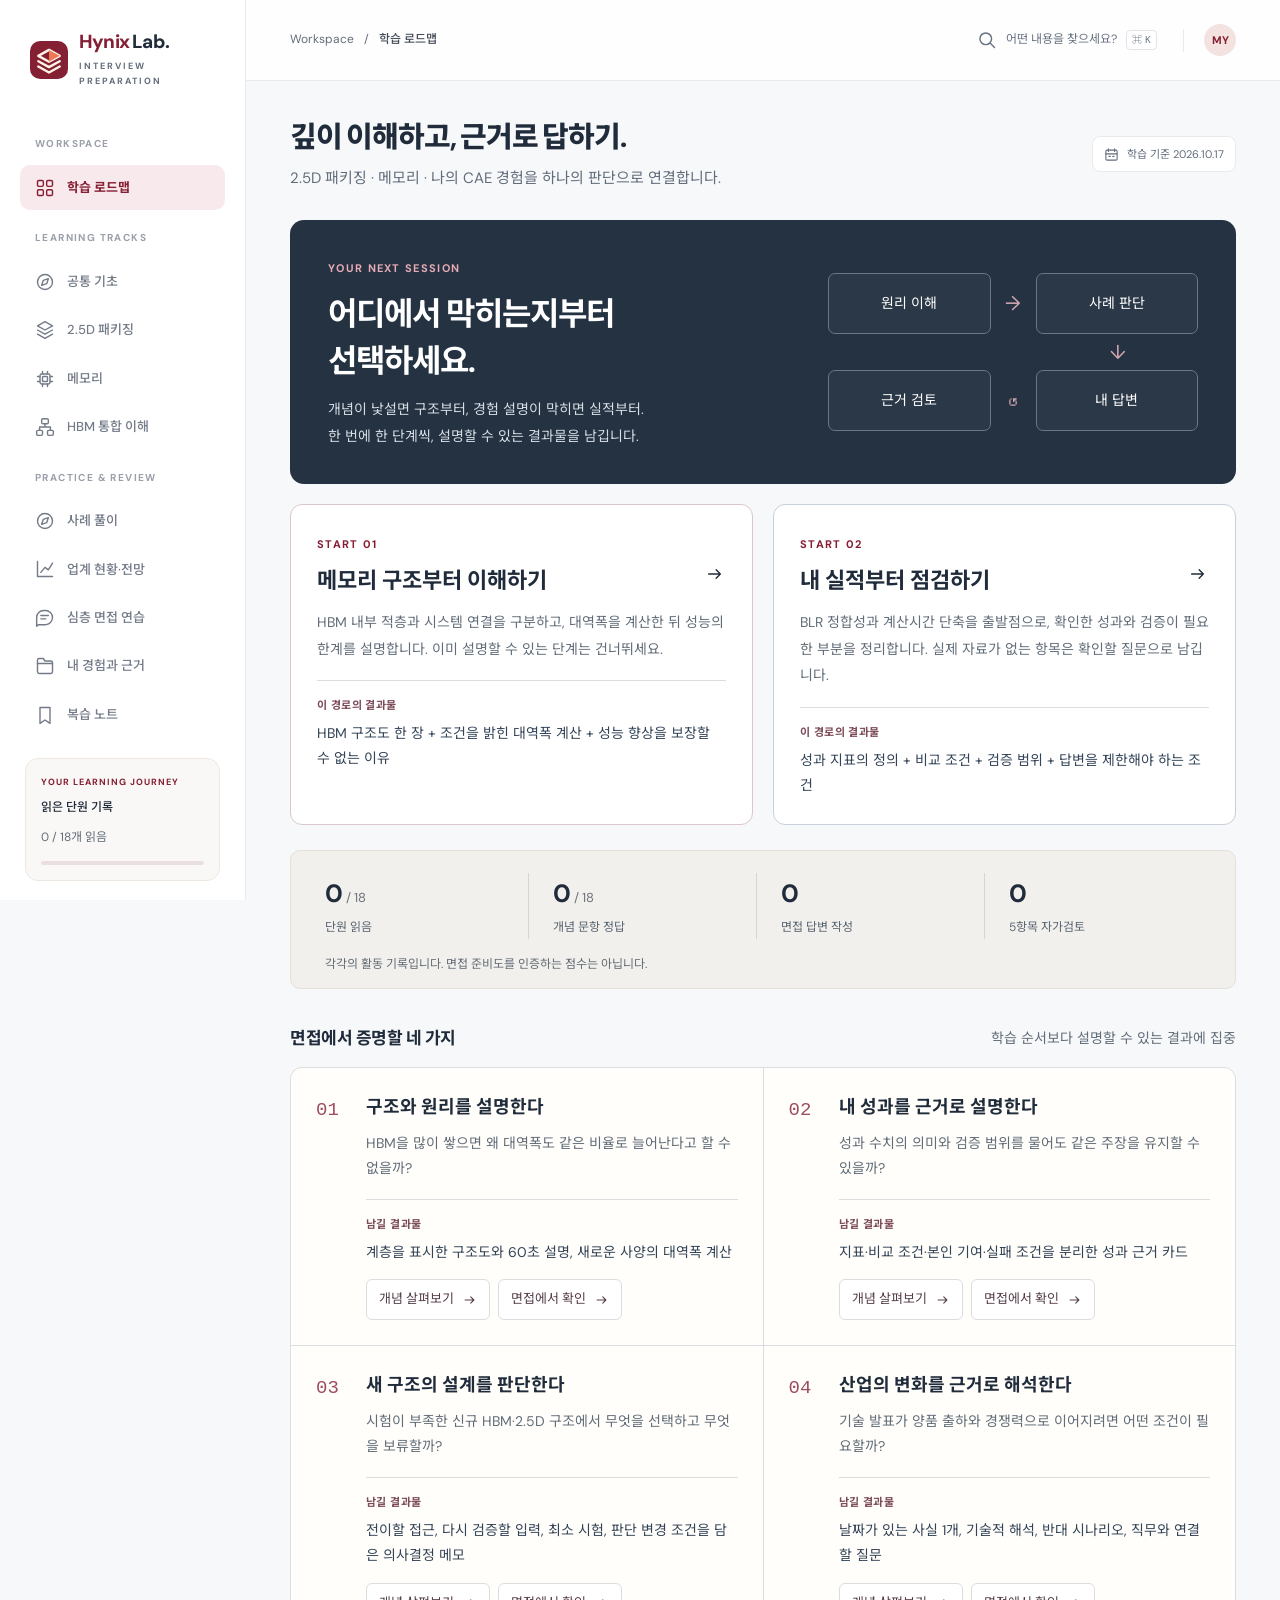
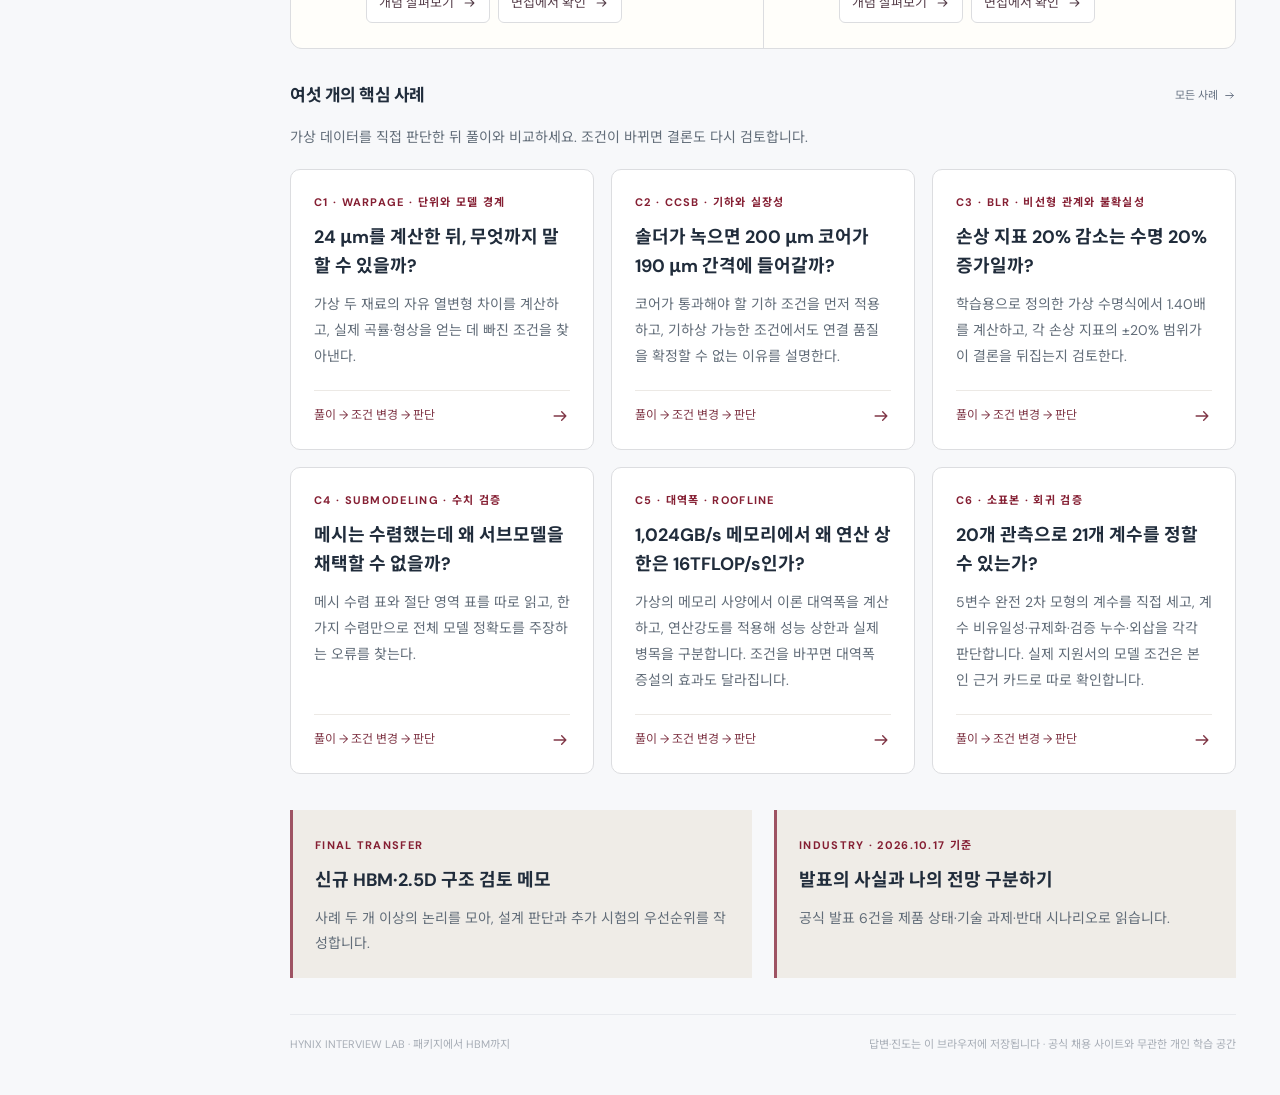
==== commit e1138253: "Fix learning routes, invalidate edited answer reviews, and add essential technical explanations" ====
--- a/hynix-interview/index.html
+++ b/hynix-interview/index.html
@@ -15,6 +15,7 @@
   <script defer src="./content/industry.js"></script>
   <script defer src="./content/curriculum.js"></script>
   <script defer src="./content/coaching.js"></script>
+  <script defer src="./content/deepdives.js"></script>
   <script defer src="./content/cases-packaging.js"></script>
   <script defer src="./content/cases-analysis.js"></script>
   <script defer src="./assets/technical-diagrams.js"></script>
--- a/hynix-interview/assets/workspace-v2.css
+++ b/hynix-interview/assets/workspace-v2.css
@@ -9,3 +9,5 @@
 @media(max-width:520px){.v2-case-grid{grid-template-columns:1fr}.content{padding:22px 17px 30px}.v2-path-card{padding:22px}.v2-goal h2{font-size:19px}.v2-intro h2{font-size:28px}.v2-intro{padding:25px 23px}.v2-progress{margin-top:20px}.v2-final-row>a{padding:20px}.v2-lesson-brief{padding:20px 17px}.v2-misconception{padding:20px 17px}.v2-prereqs .v2-chip{font-size:12px;max-width:100%}.v2-path-card .v2-output{font-size:14px}}
 @media(prefers-reduced-motion:reduce){*{scroll-behavior:auto!important;transition:none!important}}
 @media(min-width:901px){.v2-flow{grid-template-rows:auto 24px auto;row-gap:6px}.v2-flow span:nth-of-type(1){grid-column:1;grid-row:1}.v2-flow span:nth-of-type(2){grid-column:3;grid-row:1}.v2-flow span:nth-of-type(3){grid-column:3;grid-row:3}.v2-flow span:nth-of-type(4){grid-column:1;grid-row:3}.v2-flow b:nth-of-type(1){grid-column:2;grid-row:1}.v2-flow b:nth-of-type(2){grid-column:3;grid-row:2;transform:rotate(90deg)}.v2-flow b:nth-of-type(3){grid-column:2;grid-row:3}}
+.v2-path-context{padding:19px 22px;margin:0 0 24px;border:1px solid #c8d3df;background:#eef3f7;border-radius:10px;display:flex;flex-wrap:wrap;gap:14px 18px;align-items:center;justify-content:space-between}.v2-path-context>div:first-child{min-width:0;flex:1}.v2-path-context>div>a{font-size:14px;font-weight:650;color:#344b65}.v2-path-context>div>span{display:block;font-size:12px;color:#5c6e80;line-height:1.8;margin-top:5px}.v2-path-exit{font:inherit;font-size:12px;color:#465a70;background:transparent;border:0;text-decoration:underline;cursor:pointer;line-height:1.8;padding:8px 0}.v2-path-controls{display:flex;flex-wrap:wrap;gap:9px;align-items:center}.v2-path-context>.v2-path-controls{width:100%}.v2-path-bottom{margin:23px 0;padding:20px;background:#eef3f7;border-radius:8px;line-height:1.8}.v2-path-bottom>p{font-size:13px;color:#53667a;margin:0 0 12px}.v2-path-controls .btn{font-size:13px;max-width:100%}.v2-path-controls .v2-chip{font-size:12px}.score-total strong{font-size:14px;line-height:1.7}.score-total{align-items:flex-start}
+@media(max-width:520px){.v2-path-context{padding:17px}.v2-path-context>div:first-child{flex-basis:100%}.v2-path-controls .btn{width:100%;justify-content:center}.v2-path-bottom{padding:18px}}
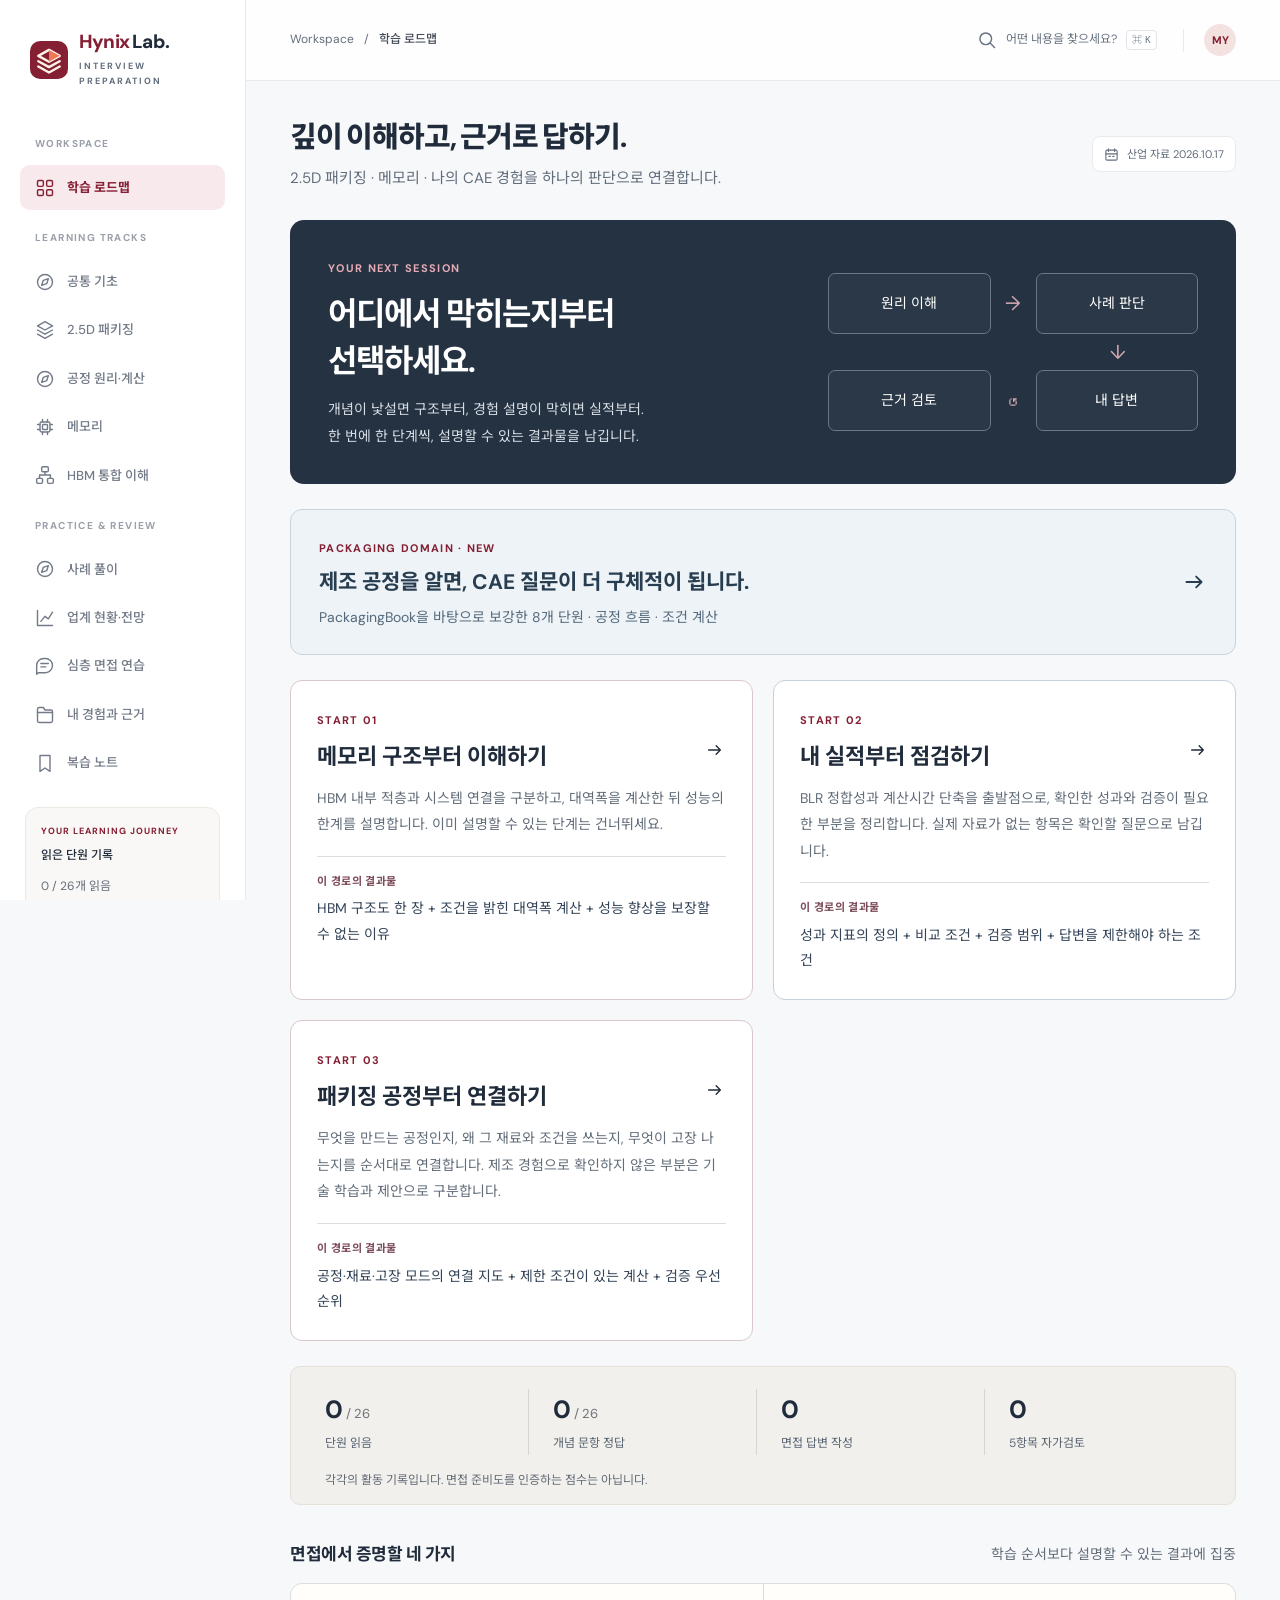
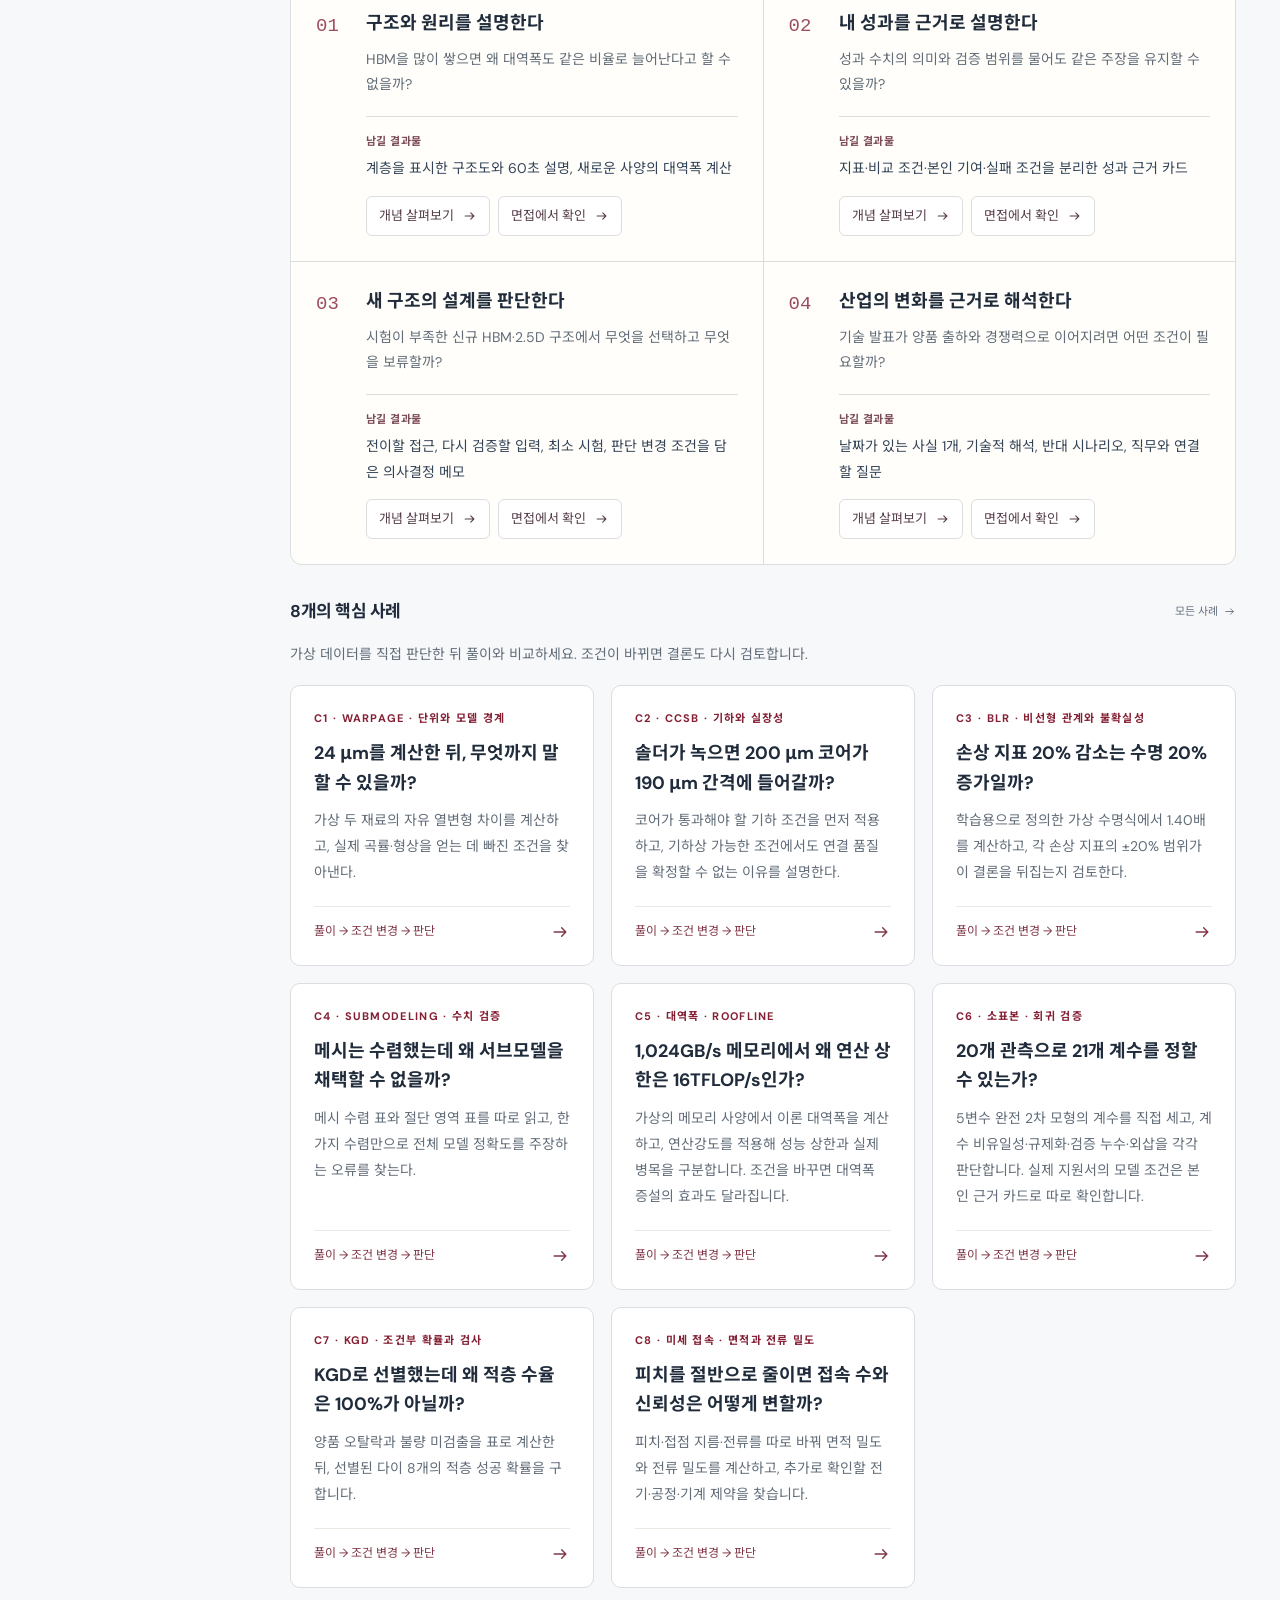
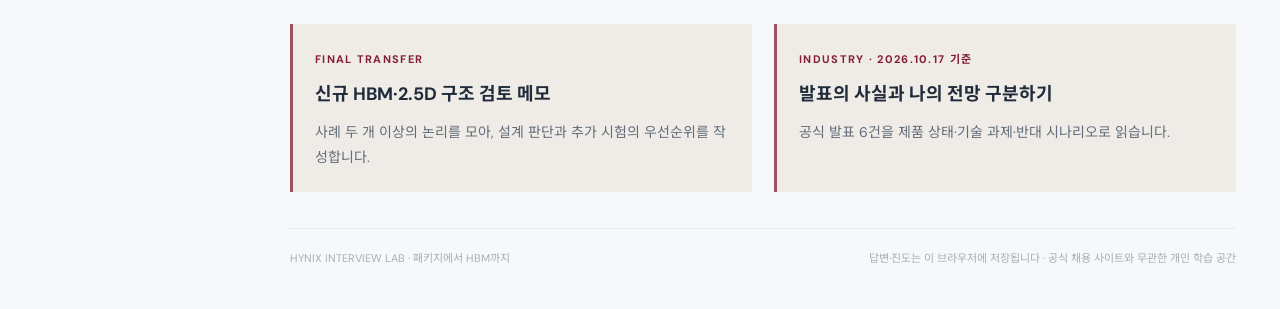
==== commit 3a2d14d1: "Expand packaging domain curriculum from PackagingBook with process maps and deep interview practice" ====
--- a/hynix-interview/index.html
+++ b/hynix-interview/index.html
@@ -4,11 +4,12 @@
   <meta charset="utf-8">
   <meta name="viewport" content="width=device-width, initial-scale=1">
   <meta name="theme-color" content="#851f33">
-  <meta name="description" content="2.5D 패키징과 메모리의 기초부터 HBM, 패키지 CAE 심층 면접까지. 개념 학습, 여섯 가지 진단 사례, 조건별 심층 질문과 개인 답변 노트를 연결해 준비하세요.">
+  <meta name="description" content="2.5D 패키징과 메모리의 기초부터 HBM, 패키지 CAE 심층 면접까지. 개념 학습, 여덟 가지 진단 사례, 조건별 심층 질문과 개인 답변 노트를 연결해 준비하세요.">
   <title>Hynix Interview Lab · 패키지에서 HBM까지</title>
   <link rel="icon" type="image/svg+xml" href="./assets/favicon.svg">
   <link rel="stylesheet" href="./assets/style.css">
   <link rel="stylesheet" href="./assets/workspace-v2.css">
+  <link rel="stylesheet" href="./assets/process-learning.css">
   <script defer src="./content/packaging.js"></script>
   <script defer src="./content/memory.js"></script>
   <script defer src="./content/questions.js"></script>
@@ -16,9 +17,15 @@
   <script defer src="./content/curriculum.js"></script>
   <script defer src="./content/coaching.js"></script>
   <script defer src="./content/deepdives.js"></script>
+  <script defer src="./content/process-foundations.js"></script>
+  <script defer src="./content/process-advanced.js"></script>
+  <script defer src="./content/process-interviews.js"></script>
+  <script defer src="./content/process-map.js"></script>
   <script defer src="./content/cases-packaging.js"></script>
   <script defer src="./content/cases-analysis.js"></script>
+  <script defer src="./content/cases-process.js"></script>
   <script defer src="./assets/technical-diagrams.js"></script>
+  <script defer src="./assets/process-learning.js"></script>
   <script defer src="./assets/workspace-v2.js"></script>
   <script defer src="./assets/app.js"></script>
 </head>
--- a/hynix-interview/assets/workspace-v2.css
+++ b/hynix-interview/assets/workspace-v2.css
@@ -9,5 +9,5 @@
 @media(max-width:520px){.v2-case-grid{grid-template-columns:1fr}.content{padding:22px 17px 30px}.v2-path-card{padding:22px}.v2-goal h2{font-size:19px}.v2-intro h2{font-size:28px}.v2-intro{padding:25px 23px}.v2-progress{margin-top:20px}.v2-final-row>a{padding:20px}.v2-lesson-brief{padding:20px 17px}.v2-misconception{padding:20px 17px}.v2-prereqs .v2-chip{font-size:12px;max-width:100%}.v2-path-card .v2-output{font-size:14px}}
 @media(prefers-reduced-motion:reduce){*{scroll-behavior:auto!important;transition:none!important}}
 @media(min-width:901px){.v2-flow{grid-template-rows:auto 24px auto;row-gap:6px}.v2-flow span:nth-of-type(1){grid-column:1;grid-row:1}.v2-flow span:nth-of-type(2){grid-column:3;grid-row:1}.v2-flow span:nth-of-type(3){grid-column:3;grid-row:3}.v2-flow span:nth-of-type(4){grid-column:1;grid-row:3}.v2-flow b:nth-of-type(1){grid-column:2;grid-row:1}.v2-flow b:nth-of-type(2){grid-column:3;grid-row:2;transform:rotate(90deg)}.v2-flow b:nth-of-type(3){grid-column:2;grid-row:3}}
-.v2-path-context{padding:19px 22px;margin:0 0 24px;border:1px solid #c8d3df;background:#eef3f7;border-radius:10px;display:flex;flex-wrap:wrap;gap:14px 18px;align-items:center;justify-content:space-between}.v2-path-context>div:first-child{min-width:0;flex:1}.v2-path-context>div>a{font-size:14px;font-weight:650;color:#344b65}.v2-path-context>div>span{display:block;font-size:12px;color:#5c6e80;line-height:1.8;margin-top:5px}.v2-path-exit{font:inherit;font-size:12px;color:#465a70;background:transparent;border:0;text-decoration:underline;cursor:pointer;line-height:1.8;padding:8px 0}.v2-path-controls{display:flex;flex-wrap:wrap;gap:9px;align-items:center}.v2-path-context>.v2-path-controls{width:100%}.v2-path-bottom{margin:23px 0;padding:20px;background:#eef3f7;border-radius:8px;line-height:1.8}.v2-path-bottom>p{font-size:13px;color:#53667a;margin:0 0 12px}.v2-path-controls .btn{font-size:13px;max-width:100%}.v2-path-controls .v2-chip{font-size:12px}.score-total strong{font-size:14px;line-height:1.7}.score-total{align-items:flex-start}
+.v2-path-context{padding:19px 22px;margin:0 0 24px;border:1px solid #c8d3df;background:#eef3f7;border-radius:10px;display:flex;flex-wrap:wrap;gap:14px 18px;align-items:center;justify-content:space-between}.v2-path-context>div:first-child{min-width:0;flex:1}.v2-path-context>div:first-child>a{font-size:14px;font-weight:650;color:#344b65}.v2-path-context>div>span{display:block;font-size:12px;color:#5c6e80;line-height:1.8;margin-top:5px}.v2-path-exit{font:inherit;font-size:12px;color:#465a70;background:transparent;border:0;text-decoration:underline;cursor:pointer;line-height:1.8;padding:8px 0}.v2-path-controls{display:flex;flex-wrap:wrap;gap:9px;align-items:center}.v2-path-context>.v2-path-controls{width:100%}.v2-path-bottom{margin:23px 0;padding:20px;background:#eef3f7;border-radius:8px;line-height:1.8}.v2-path-bottom>p{font-size:13px;color:#53667a;margin:0 0 12px}.v2-path-controls .btn{font-size:13px;max-width:100%}.v2-path-controls .v2-chip{font-size:12px}.score-total strong{font-size:14px;line-height:1.7}.score-total{align-items:flex-start}
 @media(max-width:520px){.v2-path-context{padding:17px}.v2-path-context>div:first-child{flex-basis:100%}.v2-path-controls .btn{width:100%;justify-content:center}.v2-path-bottom{padding:18px}}
--- a/hynix-interview/assets/process-learning.css
+++ b/hynix-interview/assets/process-learning.css
@@ -0,0 +1,17 @@
+/* Process curriculum, interactive comparisons and source attribution. */
+.pb-intro{display:grid;grid-template-columns:minmax(0,1.6fr) minmax(240px,1fr);gap:40px;padding:38px;border-radius:16px;background:#243849;color:#f7f4ee;margin:24px 0 36px}
+.pb-intro .eyebrow{color:#e3b8ab}.pb-intro h2{font-size:32px;line-height:1.5;letter-spacing:-.8px;margin:10px 0 15px}.pb-intro p{font-size:16px;line-height:1.9;color:#d3dce3;max-width:570px}.pb-intro .btn{margin-top:24px;background:#f2d1bc;color:#342b29}.pb-intro .btn:hover{background:#ffe0cb}
+.pb-intro-facts{align-self:center;border-left:1px solid #5a6b77;padding-left:30px;display:flex;flex-direction:column;gap:5px}.pb-intro-facts strong{font-size:20px;font-weight:650}.pb-intro-facts span{font-size:13px;color:#d3dce3;margin-bottom:20px}.pb-intro-facts span:last-child{margin-bottom:0}
+.pb-promo{display:flex;align-items:center;justify-content:space-between;gap:24px;padding:25px 28px;border:1px solid #c7d4de;background:#edf3f7;border-radius:12px;margin:25px 0;color:#283e50}.pb-promo h2{font-size:21px;line-height:1.6;margin:6px 0}.pb-promo p{font-size:14px;color:#55697a}.pb-promo>.icon{width:26px;height:26px;flex-shrink:0}.pb-promo:hover{border-color:#6b879d;background:#e7eff5}
+.pb-recipes{display:flex;flex-wrap:wrap;gap:10px;margin:24px 0 14px}.pb-recipes button{padding:12px 19px;border:1px solid #bccbd6;border-radius:9px;background:white;font-size:15px;font-weight:600;min-height:46px}.pb-recipes button.active{background:#2c475e;color:white;border-color:#2c475e}.pb-scope{color:#586677;font-size:14px;line-height:1.9;margin:16px 0}
+.pb-steps{display:grid;grid-template-columns:repeat(6,minmax(0,1fr));gap:8px;margin:22px 0}.pb-steps button{display:flex;flex-direction:column;align-items:flex-start;gap:8px;text-align:left;background:#fff;border:1px solid #d7dfe5;border-radius:9px;padding:14px 12px;font-size:13px;line-height:1.7;min-height:90px}.pb-steps button>span{font-size:11px;border-radius:50%;display:grid;place-items:center;width:22px;height:22px;background:#e9edf1;color:#526779}.pb-steps button.active{border-color:#8e4053;background:#f7edef;color:#76293d}.pb-steps button.active>span{background:#8e4053;color:white}
+.pb-flow-content{display:grid;grid-template-columns:minmax(0,1fr) minmax(0,1fr);align-items:start;background:#fff;border:1px solid #d9dfe4;border-radius:12px;overflow:hidden}.pb-scene{background:#f3f5f7;padding:22px 10px;min-width:0;align-self:stretch;display:flex;align-items:center}.pb-scene svg{width:100%;height:auto}.pb-stage{padding:28px;min-width:0}.pb-stage h3{font-size:24px;line-height:1.6;margin:7px 0 20px}.pb-stage dl{margin:0}.pb-stage dt{font-size:12px;color:#7d4050;font-weight:650;margin:15px 0 3px}.pb-stage dd{font-size:15px;line-height:1.85;color:#415165;margin:0}.pb-prompt{font-size:15px;line-height:1.9;background:#f2f0eb;border-left:3px solid #ad8266;padding:15px;margin:22px 0}.pb-stage .btn{font-size:13px}
+.pb-calculators{display:grid;grid-template-columns:repeat(3,minmax(0,1fr));gap:17px;margin:22px 0}.pb-calculator{background:#fff;padding:24px;border:1px solid #d8dfe5;border-radius:12px;min-width:0}.pb-calculator h3{font-size:20px;line-height:1.65;color:#293f52}.pb-calculator>p{font-size:13px;color:#607080;line-height:1.8;margin:10px 0 18px}.pb-slider{display:block;font-size:13px;margin:21px 0}.pb-slider>span{display:flex;align-items:center;justify-content:space-between;gap:10px}.pb-slider output{font-variant-numeric:tabular-nums;color:#812f44;font-weight:700;flex-shrink:0}.pb-slider input{display:block;width:100%;height:28px;margin:8px 0 0;accent-color:#85354a;cursor:pointer}.pb-results{background:#f0f4f7;border-radius:8px;padding:17px 15px;margin:20px 0;display:grid;gap:12px}.pb-results>div{display:flex;flex-direction:column;gap:2px}.pb-results span{font-size:12px;color:#566b7b}.pb-results strong{font-size:23px;line-height:1.6;color:#243e53;font-variant-numeric:tabular-nums;overflow-wrap:anywhere}.pb-calculator>code{display:block;white-space:normal;overflow-wrap:anywhere;font-size:12px;line-height:1.8;color:#6a4252}.pb-calculator .pb-limit{font-size:13px;line-height:1.9}.pb-calculator .v2-chip{font-size:12px;max-width:100%}.pb-calculator button{display:block;text-decoration:underline;text-underline-offset:4px;color:#58697a;padding:10px 0;margin-top:8px;font-size:12px;min-height:40px}
+.pb-lesson-grid{display:grid;grid-template-columns:repeat(2,minmax(0,1fr));gap:18px;margin:24px 0}.pb-lesson-grid .v2-case-card{min-width:0}.pb-source-map{margin:44px 0}.pb-source-map>h2{font-size:23px;margin-bottom:18px}.pb-source-map .v2-table{min-width:650px}.pb-source-map a{color:#345e7c;text-decoration:underline;text-underline-offset:4px}.pb-source-map th:first-child{width:34%}.pb-source-map th:last-child{width:16%}
+.pb-credit{margin:40px 0 20px;border-top:1px solid #d4dce3;padding:25px 0;font-size:13px;color:#5b6877;line-height:1.9;overflow-wrap:anywhere}.pb-credit h2{font-size:18px;color:#344a5c;margin-bottom:12px}.pb-credit p{margin:10px 0}.pb-credit a{color:#456981;text-decoration:underline;text-underline-offset:3px}.pb-credit .v2-links{display:flex;flex-wrap:wrap;gap:8px 18px;margin:18px 0}.pb-credit .source-link{margin:0}.pb-credit small{font-size:11px;line-height:1.9}
+.sidebar nav{min-height:0;overflow-y:auto}.sidebar-bottom{flex-shrink:0}
+@media(min-width:1450px){.v2-path-grid{grid-template-columns:repeat(3,minmax(0,1fr))}}
+@media(max-width:1250px){.pb-calculators{grid-template-columns:repeat(2,minmax(0,1fr))}.pb-calculator:last-child{grid-column:1/-1}.pb-calculator:last-child .pb-results{grid-template-columns:repeat(3,minmax(0,1fr))}.pb-flow-content{grid-template-columns:1fr}.pb-scene{justify-content:center;max-height:350px}.pb-scene svg{max-width:650px;max-height:320px}.pb-steps{grid-template-columns:repeat(3,minmax(0,1fr))}}
+@media(max-width:1000px){.pb-intro{grid-template-columns:1fr;gap:25px;padding:28px}.pb-intro-facts{border-left:0;border-top:1px solid #5a6b77;padding:22px 0 0}.pb-intro-facts strong{font-size:18px}.pb-intro h2{font-size:30px}.pb-lesson-grid{grid-template-columns:1fr}}
+@media(max-width:760px){.pb-intro{padding:27px 23px}.pb-intro h2{font-size:28px}.pb-intro p{font-size:15px}.pb-promo{padding:21px;gap:15px}.pb-promo h2{font-size:19px}.pb-promo p{font-size:13px}.pb-stage{padding:24px 21px}.pb-stage h3{font-size:22px}.pb-steps button{padding:12px;font-size:13px;min-height:90px}.pb-recipes{gap:8px}.pb-recipes button{font-size:13px;padding:11px 15px}.pb-calculator{padding:22px}.pb-credit{margin-top:30px}}
+@media(max-width:570px){.pb-calculators{grid-template-columns:1fr}.pb-calculator:last-child{grid-column:auto}.pb-calculator:last-child .pb-results{grid-template-columns:1fr}.pb-steps{grid-template-columns:repeat(2,minmax(0,1fr))}.pb-stage{padding:23px 19px}.pb-source-map>h2{font-size:21px}.pb-scene{overflow-x:auto;justify-content:flex-start}.pb-scene svg{min-width:480px;max-height:none}.pb-promo>.icon{width:20px}.pb-lesson-grid{gap:14px}}
